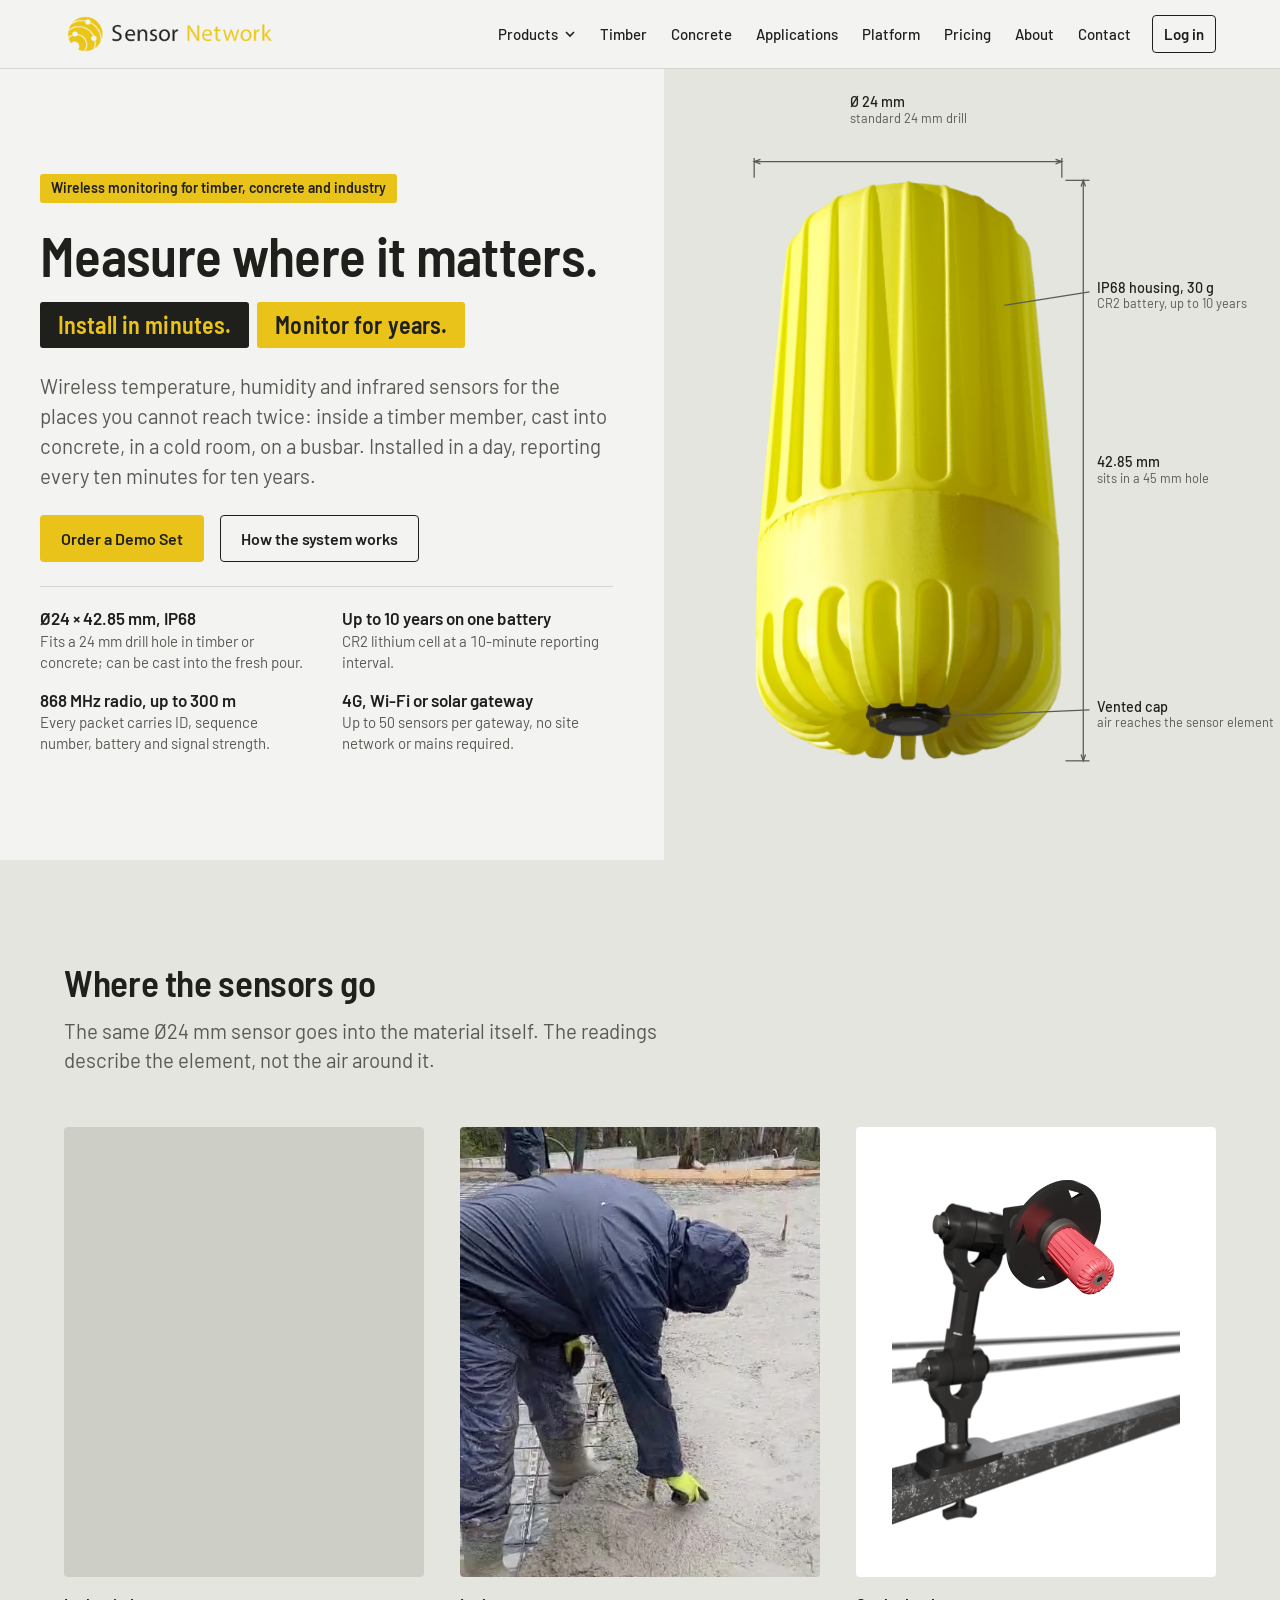
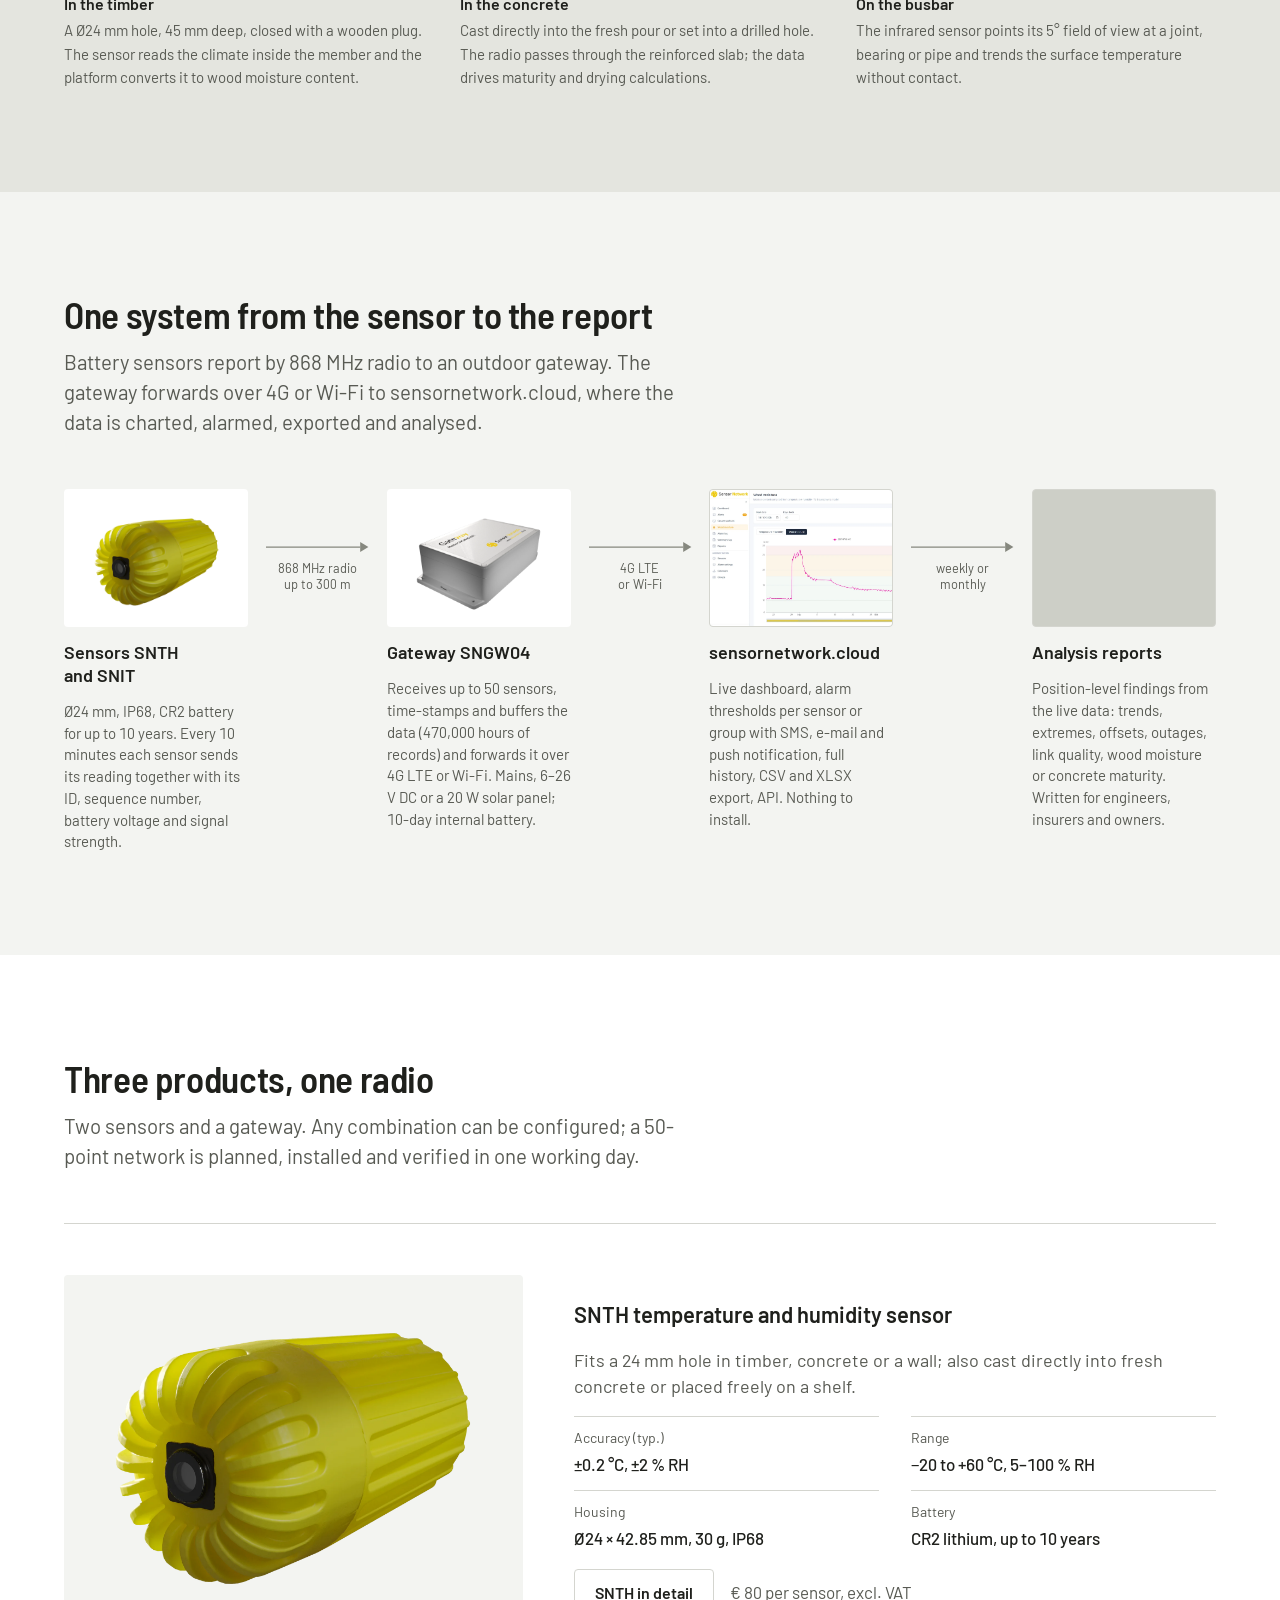
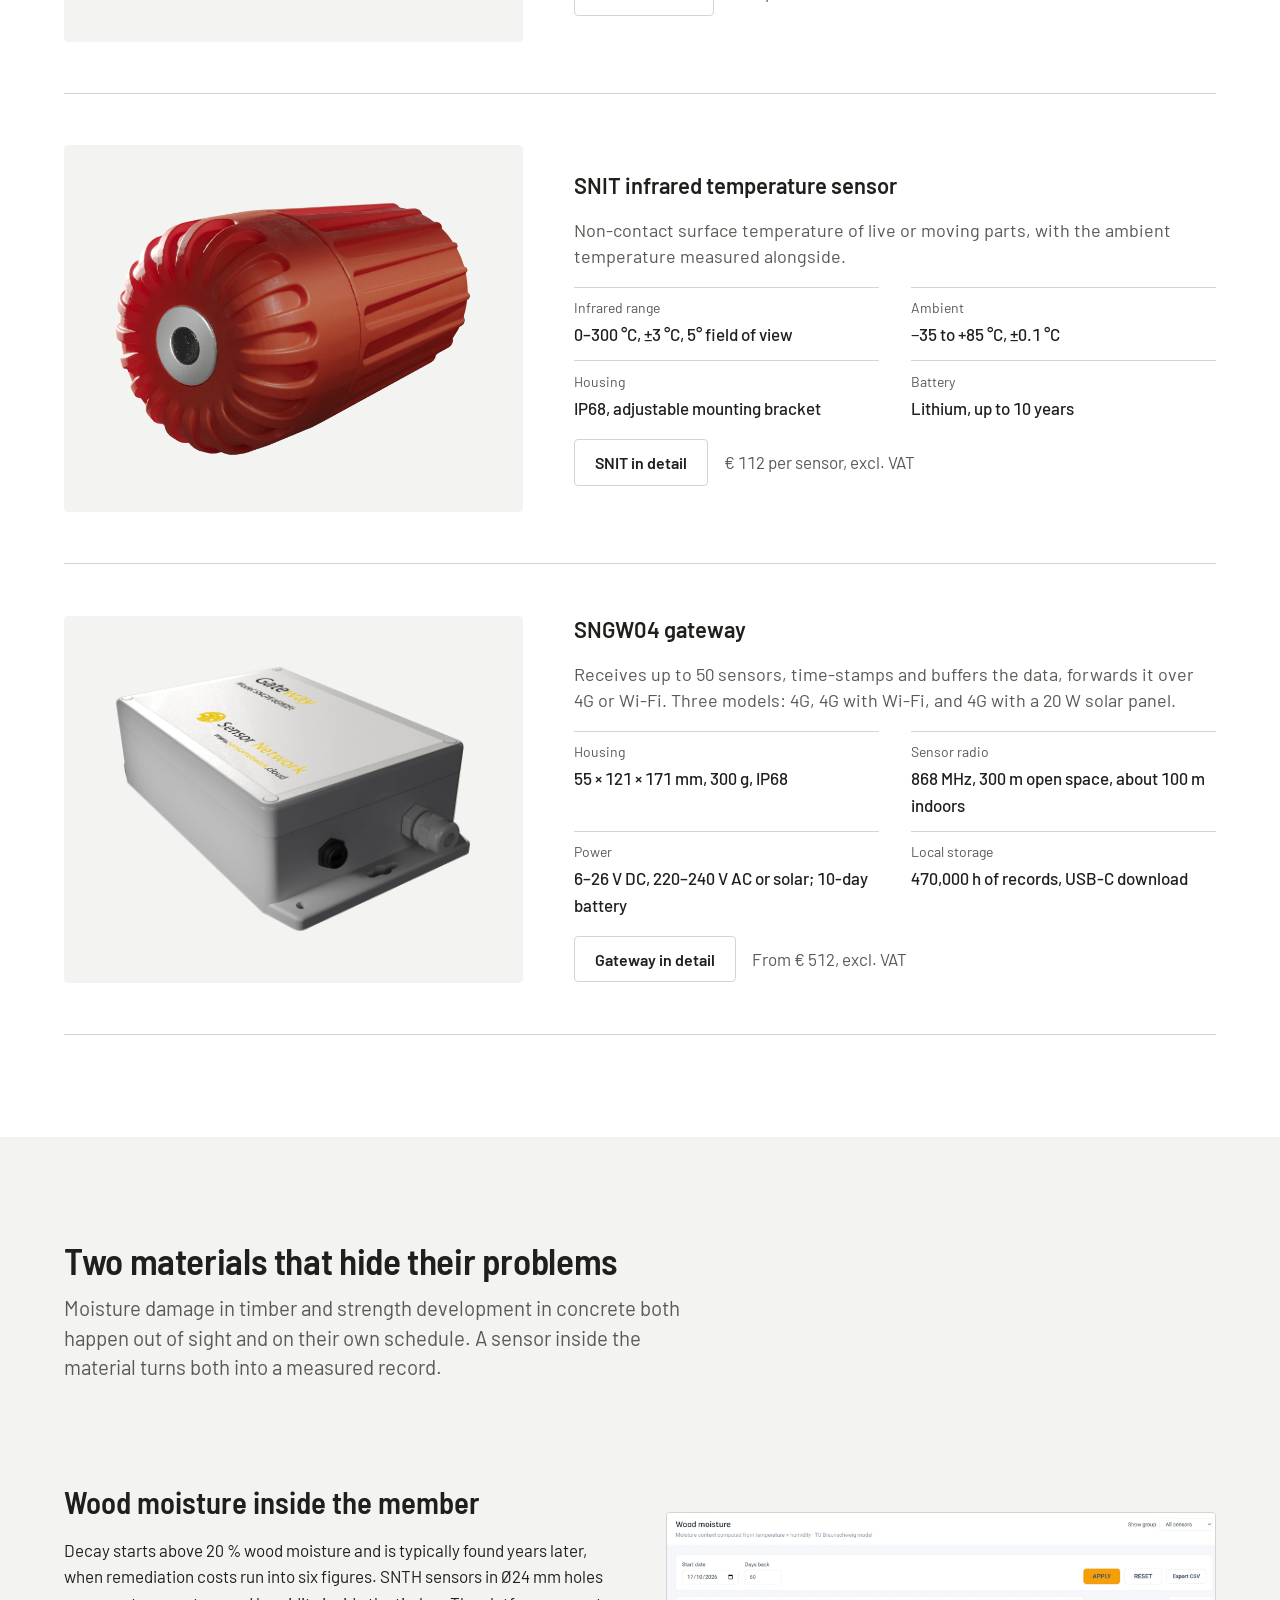
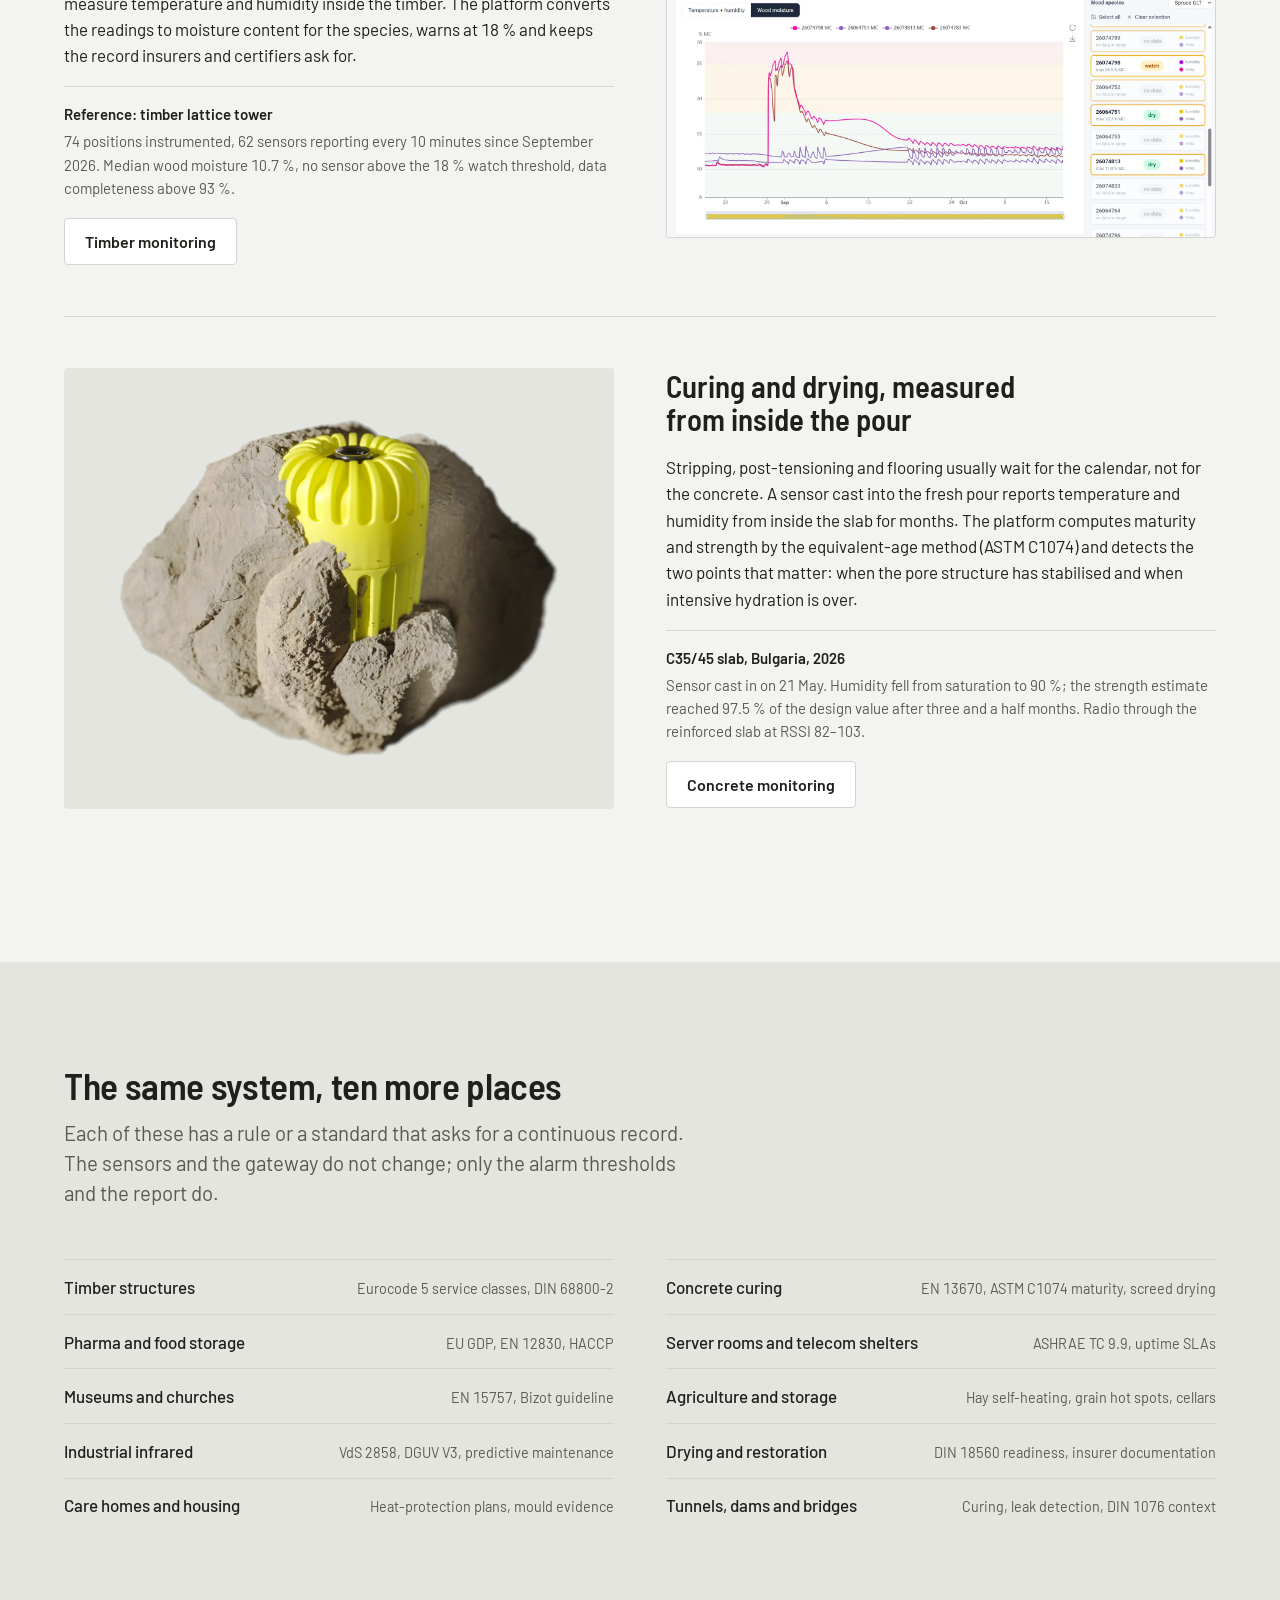
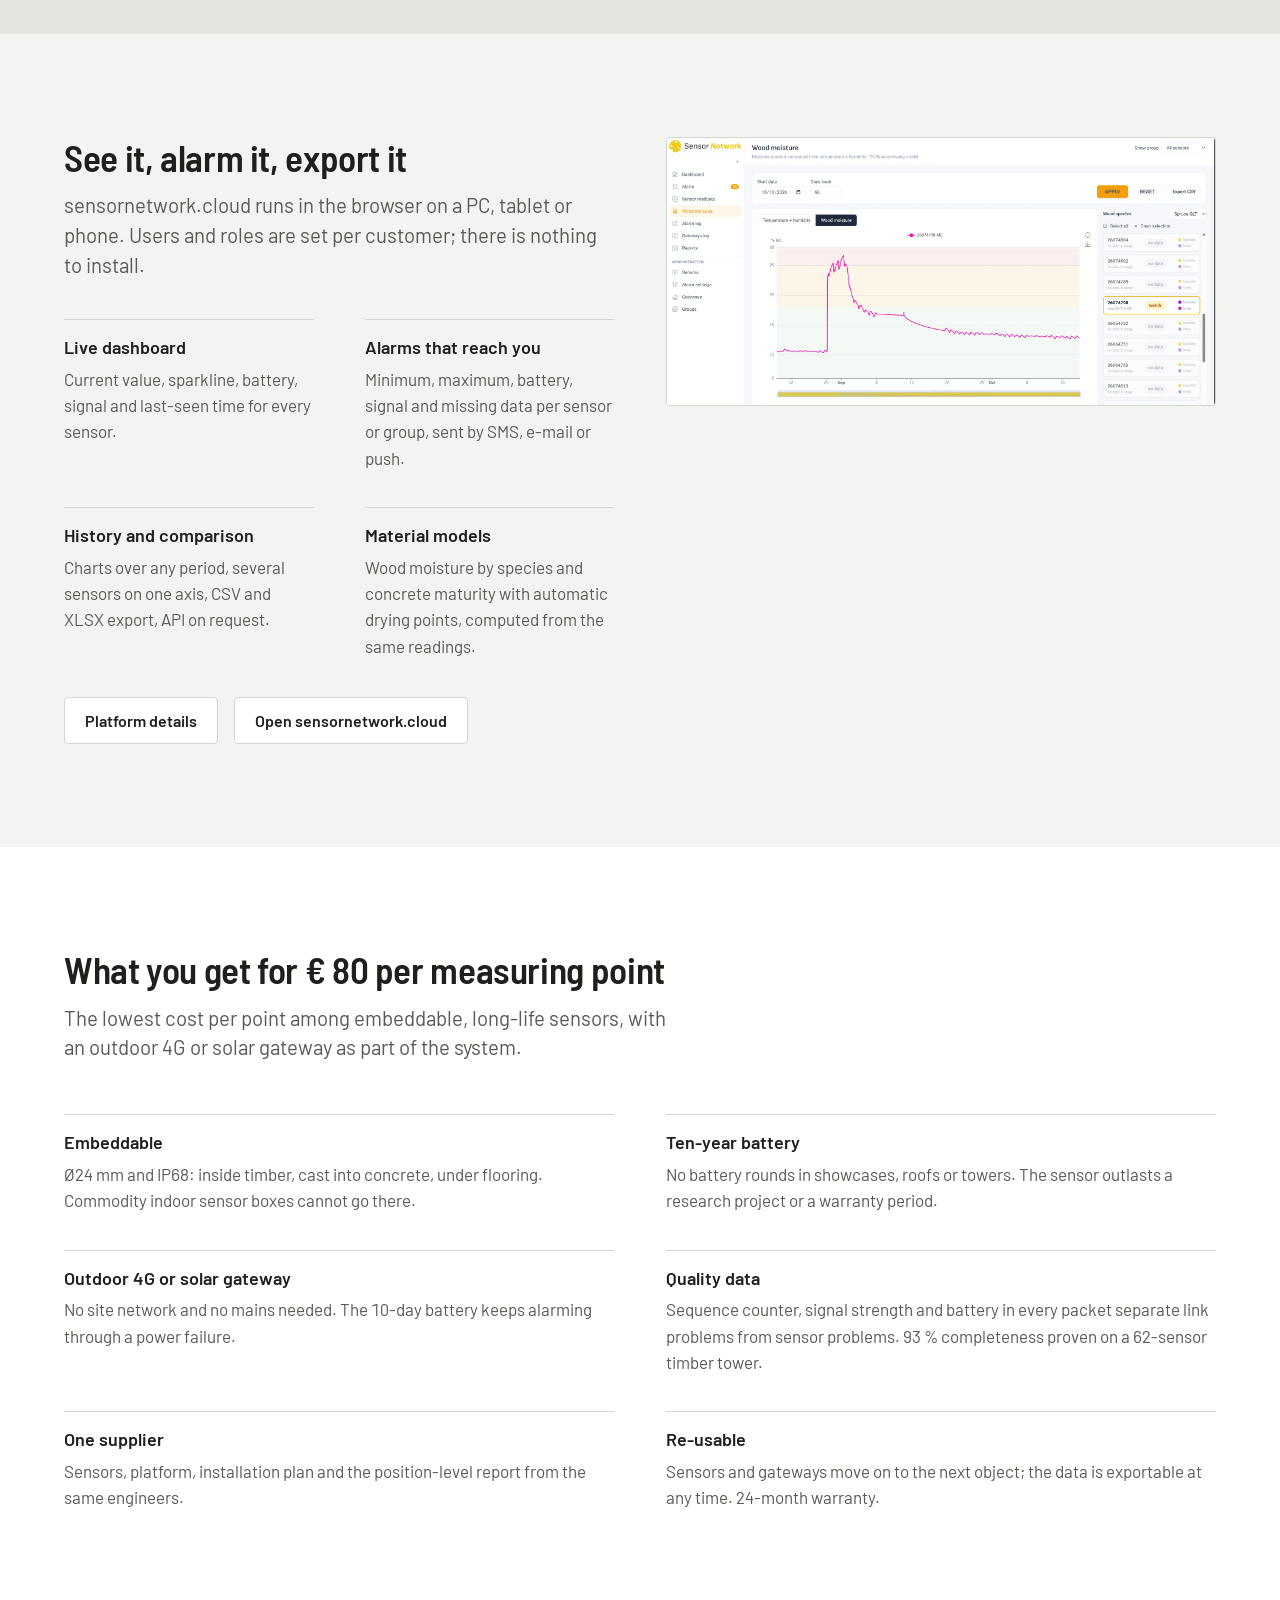
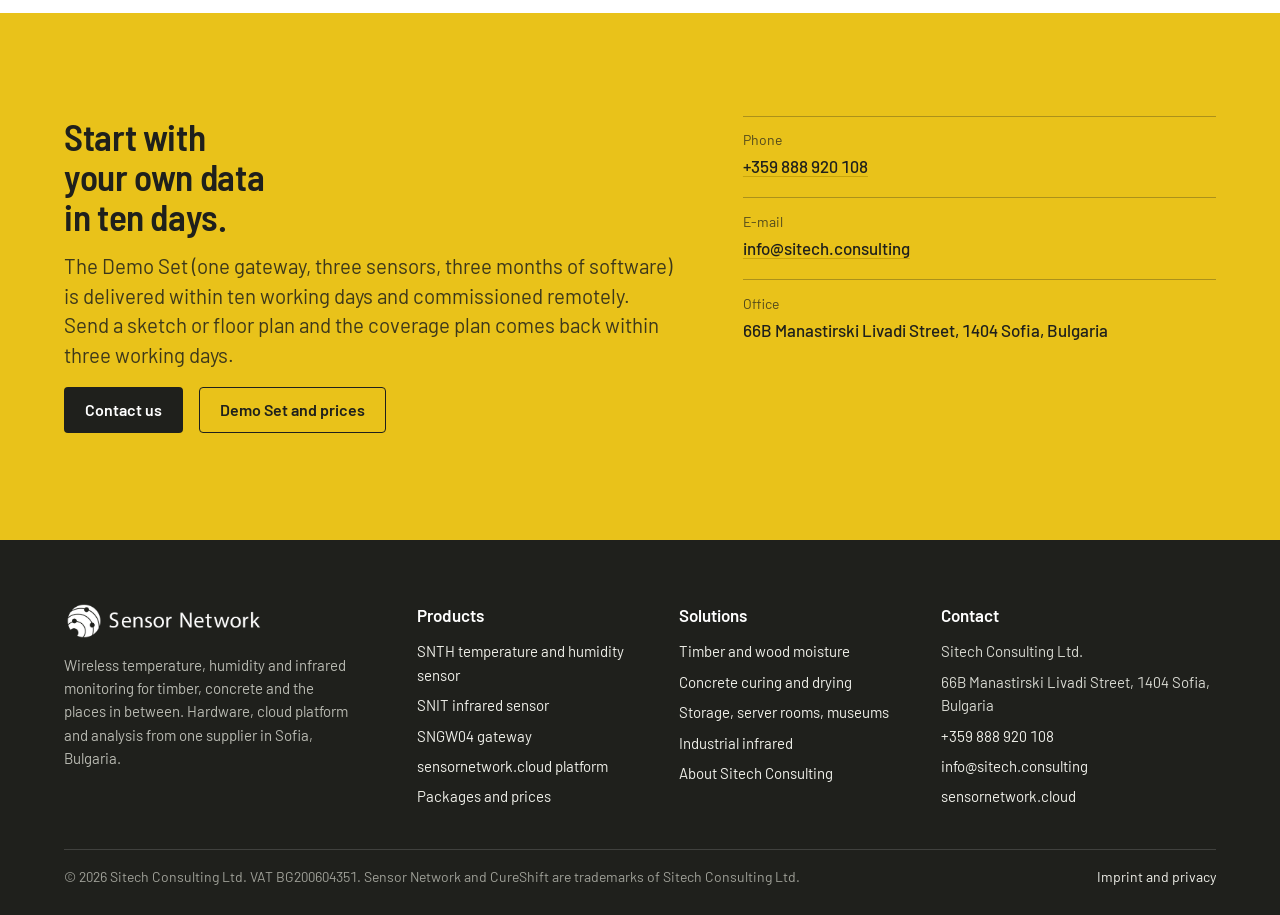
==== index.html @ 2f1f9690 "Sensor Network website — initial publish Static site for sitech.consulting: products, timber and con" ====
<!doctype html>
<html lang="en">
<head>
<meta charset="utf-8">
<meta name="viewport" content="width=device-width, initial-scale=1, viewport-fit=cover">
<title>Sensor Network | Wireless temperature, humidity and infrared sensors</title>
<meta name="description" content="Wireless temperature, humidity and infrared sensors for timber, concrete, storage and industry. Ø24 mm IP68 sensors with a 10-year battery, 4G/solar gateways and the sensornetwork.cloud platform. Sitech Consulting Ltd., Sofia.">
<link rel="canonical" href="https://sitech.consulting/">
<meta property="og:type" content="website">
<meta property="og:title" content="Sensor Network | Wireless temperature, humidity and infrared sensors">
<meta property="og:description" content="Wireless temperature, humidity and infrared sensors for timber, concrete, storage and industry. Ø24 mm IP68 sensors with a 10-year battery, 4G/solar gateways and the sensornetwork.cloud platform. Sitech Consulting Ltd., Sofia.">
<meta property="og:image" content="https://sitech.consulting/assets/img/snth-lying.webp">
<meta property="og:url" content="https://sitech.consulting/">
<meta name="twitter:card" content="summary_large_image">
<link rel="icon" type="image/png" sizes="64x64" href="assets/img/favicon.png">
<link rel="apple-touch-icon" href="assets/img/apple-touch-icon.png">
<link rel="stylesheet" href="assets/css/style.css">
</head>
<body>
<a class="sr-only" href="#main">Skip to content</a>
<header class="topbar">
  <div class="wrap">
    <a class="brand" href="index.html" aria-label="Sensor Network home"><img src="assets/img/logo.png" alt="Sensor Network" width="560" height="95"></a>
    <button class="menu-toggle" type="button" aria-expanded="false" aria-controls="site-nav"><svg viewBox="0 0 18 18" aria-hidden="true"><path d="M1 4h16M1 9h16M1 14h16" stroke="currentColor" stroke-width="1.8" fill="none"/></svg><span class="menu-toggle-text">Menu</span></button>
    <nav class="nav" id="site-nav" aria-label="Main">
      <ul>
        <li class="has-sub"><button class="nav-btn" type="button" aria-expanded="false" aria-haspopup="true">Products<svg viewBox="0 0 12 12" aria-hidden="true"><path d="M2 4l4 4 4-4" fill="none" stroke="currentColor" stroke-width="1.6"/></svg></button><div class="sub"><a href="snth.html">SNTH sensor<small>Temperature and humidity, Ø24 mm</small></a><a href="snit.html">SNIT sensor<small>Infrared surface temperature</small></a><a href="gateway.html">SNGW04 gateway<small>4G, Wi-Fi or solar</small></a></div></li><li><a href="timber.html">Timber</a></li><li><a href="concrete.html">Concrete</a></li><li><a href="applications.html">Applications</a></li><li><a href="platform.html">Platform</a></li><li><a href="pricing.html">Pricing</a></li><li><a href="about.html">About</a></li><li><a href="contact.html">Contact</a></li>
        <li><a class="login" href="https://sensornetwork.cloud" rel="noopener" target="_blank">Log in</a></li>
      </ul>
    </nav>
  </div>
</header>
<main id="main">

<section class="hero" aria-labelledby="hero-title">
  <div class="hero-copy">
    <p class="kicker">Wireless monitoring for timber, concrete and industry</p>
    <h1 id="hero-title">Measure where it matters.</h1>
    <p class="slogan"><span class="s1">Install in minutes.</span><span class="s2">Monitor for years.</span></p>
    <p class="lead">Wireless temperature, humidity and infrared sensors for the places you cannot reach twice: inside a timber member, cast into concrete, in a cold room, on a busbar. Installed in a day, reporting every ten minutes for ten years.</p>
    <div class="actions"><a class="btn btn-primary" href="pricing.html#demo-set">Order a Demo Set</a><a class="btn btn-secondary" href="#system">How the system works</a></div>
    <dl class="hero-facts">
      <div><dt>Ø24 × 42.85 mm, IP68</dt><dd>Fits a 24 mm drill hole in timber or concrete; can be cast into the fresh pour.</dd></div>
      <div><dt>Up to 10 years on one battery</dt><dd>CR2 lithium cell at a 10-minute reporting interval.</dd></div>
      <div><dt>868 MHz radio, up to 300 m</dt><dd>Every packet carries ID, sequence number, battery and signal strength.</dd></div>
      <div><dt>4G, Wi-Fi or solar gateway</dt><dd>Up to 50 sensors per gateway, no site network or mains required.</dd></div>
    </dl>
  </div>
  <div class="hero-figure">
    <div class="callout-frame">
      <img src="assets/img/snth-upright.webp" alt="SNTH wireless temperature and humidity sensor, yellow ribbed cylinder, Ø24 mm" width="739" height="1400" loading="eager" decoding="async">
      <svg viewBox="0 0 739 1400" aria-hidden="true">
  <!-- diameter -->
  <line class="dim" x1="25" y1="44" x2="25" y2="0"/><line class="dim" x1="714" y1="44" x2="714" y2="0"/>
  <line class="dim" x1="25" y1="8" x2="714" y2="8"/>
  <path class="dim" d="M39 3 L25 8 L39 13"/><path class="dim" d="M700 3 L714 8 L700 13"/>
  <!-- length -->
  <line class="dim" x1="722" y1="50" x2="776" y2="50"/><line class="dim" x1="722" y1="1350" x2="776" y2="1350"/>
  <line class="dim" x1="762" y1="50" x2="762" y2="1350"/>
  <path class="dim" d="M757 64 L762 50 L767 64"/><path class="dim" d="M757 1336 L762 1350 L767 1336"/>
  <!-- leaders: housing (upper body) and vented cap (black element at the bottom) -->
  <path class="lead-line" d="M585 330 L776 300"/>
  <path class="lead-line" d="M448 1250 L776 1236"/>
</svg>
      <div class="callout-label cl-dia">Ø 24 mm<small>standard 24 mm drill</small></div>
      <div class="callout-label cl-body">IP68 housing, 30 g<small>CR2 battery, up to 10 years</small></div>
      <div class="callout-label cl-len">42.85 mm<small>sits in a 45 mm hole</small></div>
      <div class="callout-label cl-cap">Vented cap<small>air reaches the sensor element</small></div>
    </div>
  </div>
</section>

<section class="band section" aria-labelledby="places-title">
  <div class="wrap">
    <div class="section-head">
      <h2 id="places-title">Where the sensors go</h2>
      <p class="lead">The same Ø24 mm sensor goes into the material itself. The readings describe the element, not the air around it.</p>
    </div>
    <div class="places">
      <figure>
        <div class="ph"><picture><source media="(max-width: 760px)" srcset="assets/img/timber-hole.webp"><img src="assets/img/timber-hole-portrait.webp" alt="Sensor seated in a 24 mm hole drilled into a glulam beam marked 4291" width="535" height="669" loading="lazy" decoding="async"></picture></div>
        <figcaption><strong>In the timber</strong><span>A Ø24 mm hole, 45 mm deep, closed with a wooden plug. The sensor reads the climate inside the member and the platform converts it to wood moisture content.</span></figcaption>
      </figure>
      <figure>
        <div class="ph concrete"><img src="assets/img/concrete-pour-portrait.webp" alt="Worker placing a sensor into a freshly poured concrete slab" width="478" height="850" loading="lazy" decoding="async"></div>
        <figcaption><strong>In the concrete</strong><span>Cast directly into the fresh pour or set into a drilled hole. The radio passes through the reinforced slab; the data drives maturity and drying calculations.</span></figcaption>
      </figure>
      <figure>
        <div class="ph render"><img src="assets/img/snit-bracket.webp" alt="SNIT infrared sensor on an adjustable bracket clamped to a rail" width="1082" height="1400" loading="lazy" decoding="async"></div>
        <figcaption><strong>On the busbar</strong><span>The infrared sensor points its 5° field of view at a joint, bearing or pipe and trends the surface temperature without contact.</span></figcaption>
      </figure>
    </div>
  </div>
</section>

<section class="section" id="system" aria-labelledby="system-title">
  <div class="wrap">
    <div class="section-head">
      <h2 id="system-title">One system from the sensor to the report</h2>
      <p class="lead">Battery sensors report by 868 MHz radio to an outdoor gateway. The gateway forwards over 4G or Wi-Fi to sensornetwork.cloud, where the data is charted, alarmed, exported and analysed.</p>
    </div>
    <div class="flow">
      <div class="stage">
        <div class="img"><img src="assets/img/snth-lying.webp" alt="SNTH sensor" width="1400" height="992" loading="lazy" decoding="async"></div>
        <h3>Sensors SNTH and SNIT</h3>
        <p>Ø24 mm, IP68, CR2 battery for up to 10 years. Every 10 minutes each sensor sends its reading together with its ID, sequence number, battery voltage and signal strength.</p>
      </div>
      <div class="link" aria-hidden="true"><svg viewBox="0 0 100 14" preserveAspectRatio="none"><line x1="0" y1="7" x2="92" y2="7"/><path d="M92 2 L100 7 L92 12 Z"/></svg><span>868 MHz radio<br>up to 300 m</span></div>
      <div class="stage">
        <div class="img"><img src="assets/img/gateway-angle.webp" alt="SNGW04 gateway in a grey IP68 housing" width="1600" height="1186" loading="lazy" decoding="async"></div>
        <h3>Gateway SNGW04</h3>
        <p>Receives up to 50 sensors, time-stamps and buffers the data (470,000 hours of records) and forwards it over 4G LTE or Wi-Fi. Mains, 6–26 V DC or a 20 W solar panel; 10-day internal battery.</p>
      </div>
      <div class="link" aria-hidden="true"><svg viewBox="0 0 100 14" preserveAspectRatio="none"><line x1="0" y1="7" x2="92" y2="7"/><path d="M92 2 L100 7 L92 12 Z"/></svg><span>4G LTE<br>or Wi-Fi</span></div>
      <div class="stage">
        <div class="img shot"><img src="assets/img/platform-wood-moisture.webp" alt="sensornetwork.cloud wood moisture view with a moisture content chart and sensor list" width="1800" height="877" loading="lazy" decoding="async"></div>
        <h3>sensornetwork.cloud</h3>
        <p>Live dashboard, alarm thresholds per sensor or group with SMS, e-mail and push notification, full history, CSV and XLSX export, API. Nothing to install.</p>
      </div>
      <div class="link" aria-hidden="true"><svg viewBox="0 0 100 14" preserveAspectRatio="none"><line x1="0" y1="7" x2="92" y2="7"/><path d="M92 2 L100 7 L92 12 Z"/></svg><span>weekly or<br>monthly</span></div>
      <div class="stage">
        <div class="img shot"><img src="assets/img/report-p3.webp" alt="Page of a timber moisture monitoring report with trend charts" width="1075" height="1521" loading="lazy" decoding="async"></div>
        <h3>Analysis reports</h3>
        <p>Position-level findings from the live data: trends, extremes, offsets, outages, link quality, wood moisture or concrete maturity. Written for engineers, insurers and owners.</p>
      </div>
    </div>
  </div>
</section>

<section class="section band-paper" id="products" aria-labelledby="products-title">
  <div class="wrap">
    <div class="section-head">
      <h2 id="products-title">Three products, one radio</h2>
      <p class="lead">Two sensors and a gateway. Any combination can be configured; a 50-point network is planned, installed and verified in one working day.</p>
    </div>
    <div class="product-row">
      <div class="fig"><img src="assets/img/snth-lying.webp" alt="SNTH temperature and humidity sensor" width="1400" height="992" loading="lazy" decoding="async"></div>
      <div class="copy">
        <h3>SNTH temperature and humidity sensor</h3>
        <p class="lead">Fits a 24 mm hole in timber, concrete or a wall; also cast directly into fresh concrete or placed freely on a shelf.</p>
        <dl class="specs">
          <div><dt>Accuracy (typ.)</dt><dd>±0.2 °C, ±2 % RH</dd></div>
          <div><dt>Range</dt><dd>−20 to +60 °C, 5–100 % RH</dd></div>
          <div><dt>Housing</dt><dd>Ø24 × 42.85 mm, 30 g, IP68</dd></div>
          <div><dt>Battery</dt><dd>CR2 lithium, up to 10 years</dd></div>
        </dl>
        <div class="actions"><a class="btn btn-ghost" href="snth.html">SNTH in detail</a><span class="muted">€ 80 per sensor, excl. VAT</span></div>
      </div>
    </div>
    <div class="product-row">
      <div class="fig red"><img src="assets/img/snit-lying.webp" alt="SNIT infrared temperature sensor, red housing with lens" width="1400" height="996" loading="lazy" decoding="async"></div>
      <div class="copy">
        <h3>SNIT infrared temperature sensor</h3>
        <p class="lead">Non-contact surface temperature of live or moving parts, with the ambient temperature measured alongside.</p>
        <dl class="specs">
          <div><dt>Infrared range</dt><dd>0–300 °C, ±3 °C, 5° field of view</dd></div>
          <div><dt>Ambient</dt><dd>−35 to +85 °C, ±0.1 °C</dd></div>
          <div><dt>Housing</dt><dd>IP68, adjustable mounting bracket</dd></div>
          <div><dt>Battery</dt><dd>Lithium, up to 10 years</dd></div>
        </dl>
        <div class="actions"><a class="btn btn-ghost" href="snit.html">SNIT in detail</a><span class="muted">€ 112 per sensor, excl. VAT</span></div>
      </div>
    </div>
    <div class="product-row">
      <div class="fig"><img src="assets/img/gateway-connectors.webp" alt="SNGW04 gateway showing the antenna connector and cable gland" width="1600" height="1193" loading="lazy" decoding="async"></div>
      <div class="copy">
        <h3>SNGW04 gateway</h3>
        <p class="lead">Receives up to 50 sensors, time-stamps and buffers the data, forwards it over 4G or Wi-Fi. Three models: 4G, 4G with Wi-Fi, and 4G with a 20 W solar panel.</p>
        <dl class="specs">
          <div><dt>Housing</dt><dd>55 × 121 × 171 mm, 300 g, IP68</dd></div>
          <div><dt>Sensor radio</dt><dd>868 MHz, 300 m open space, about 100 m indoors</dd></div>
          <div><dt>Power</dt><dd>6–26 V DC, 220–240 V AC or solar; 10-day battery</dd></div>
          <div><dt>Local storage</dt><dd>470,000 h of records, USB-C download</dd></div>
        </dl>
        <div class="actions"><a class="btn btn-ghost" href="gateway.html">Gateway in detail</a><span class="muted">From € 512, excl. VAT</span></div>
      </div>
    </div>
  </div>
</section>

<section class="section" id="solutions" aria-labelledby="solutions-title">
  <div class="wrap">
    <div class="section-head">
      <h2 id="solutions-title">Two materials that hide their problems</h2>
      <p class="lead">Moisture damage in timber and strength development in concrete both happen out of sight and on their own schedule. A sensor inside the material turns both into a measured record.</p>
    </div>
    <article class="solution">
      <div class="copy">
        <h3>Wood moisture inside the member</h3>
        <p>Decay starts above 20 % wood moisture and is typically found years later, when remediation costs run into six figures. SNTH sensors in Ø24 mm holes measure temperature and humidity inside the timber. The platform converts the readings to moisture content for the species, warns at 18 % and keeps the record insurers and certifiers ask for.</p>
        <p class="fact"><strong>Reference: timber lattice tower</strong>74 positions instrumented, 62 sensors reporting every 10 minutes since September 2026. Median wood moisture 10.7 %, no sensor above the 18 % watch threshold, data completeness above 93 %.</p>
        <div class="actions"><a class="btn btn-ghost" href="timber.html">Timber monitoring</a></div>
      </div>
      <figure class="shot"><img src="assets/img/platform-wood-chart.webp" alt="Wood moisture chart in sensornetwork.cloud: four sensors in per cent moisture content with watch and alert bands" width="1800" height="1062" loading="lazy" decoding="async"></figure>
    </article>
    <article class="solution">
      <figure class="render-box concrete"><img src="assets/img/snth-concrete.webp" alt="SNTH sensor embedded in a broken piece of hardened concrete" width="1400" height="1076" loading="lazy" decoding="async"></figure>
      <div class="copy">
        <h3>Curing and drying, measured from inside the pour</h3>
        <p>Stripping, post-tensioning and flooring usually wait for the calendar, not for the concrete. A sensor cast into the fresh pour reports temperature and humidity from inside the slab for months. The platform computes maturity and strength by the equivalent-age method (ASTM C1074) and detects the two points that matter: when the pore structure has stabilised and when intensive hydration is over.</p>
        <p class="fact"><strong>C35/45 slab, Bulgaria, 2026</strong>Sensor cast in on 21 May. Humidity fell from saturation to 90 %; the strength estimate reached 97.5 % of the design value after three and a half months. Radio through the reinforced slab at RSSI 82–103.</p>
        <div class="actions"><a class="btn btn-ghost" href="concrete.html">Concrete monitoring</a></div>
      </div>
    </article>
  </div>
</section>

<section class="section band" id="applications" aria-labelledby="apps-title">
  <div class="wrap">
    <div class="section-head">
      <h2 id="apps-title">The same system, ten more places</h2>
      <p class="lead">Each of these has a rule or a standard that asks for a continuous record. The sensors and the gateway do not change; only the alarm thresholds and the report do.</p>
    </div>
    <ul class="app-list">
      <li><a href="timber.html">Timber structures</a><span>Eurocode 5 service classes, DIN 68800-2</span></li>
      <li><a href="concrete.html">Concrete curing</a><span>EN 13670, ASTM C1074 maturity, screed drying</span></li>
      <li><a href="applications.html#storage">Pharma and food storage</a><span>EU GDP, EN 12830, HACCP</span></li>
      <li><a href="applications.html#server">Server rooms and telecom shelters</a><span>ASHRAE TC 9.9, uptime SLAs</span></li>
      <li><a href="applications.html#museums">Museums and churches</a><span>EN 15757, Bizot guideline</span></li>
      <li><a href="applications.html#agriculture">Agriculture and storage</a><span>Hay self-heating, grain hot spots, cellars</span></li>
      <li><a href="applications.html#industrial">Industrial infrared</a><span>VdS 2858, DGUV V3, predictive maintenance</span></li>
      <li><a href="applications.html#drying">Drying and restoration</a><span>DIN 18560 readiness, insurer documentation</span></li>
      <li><a href="applications.html#housing">Care homes and housing</a><span>Heat-protection plans, mould evidence</span></li>
      <li><a href="applications.html#infrastructure">Tunnels, dams and bridges</a><span>Curing, leak detection, DIN 1076 context</span></li>
    </ul>
  </div>
</section>

<section class="section" id="platform" aria-labelledby="platform-title">
  <div class="wrap grid-2">
    <div class="stack-lg">
      <div class="section-head" style="margin-bottom:0">
        <h2 id="platform-title">See it, alarm it, export it</h2>
        <p class="lead">sensornetwork.cloud runs in the browser on a PC, tablet or phone. Users and roles are set per customer; there is nothing to install.</p>
      </div>
      <dl class="pairs">
        <div><dt>Live dashboard</dt><dd>Current value, sparkline, battery, signal and last-seen time for every sensor.</dd></div>
        <div><dt>Alarms that reach you</dt><dd>Minimum, maximum, battery, signal and missing data per sensor or group, sent by SMS, e-mail or push.</dd></div>
        <div><dt>History and comparison</dt><dd>Charts over any period, several sensors on one axis, CSV and XLSX export, API on request.</dd></div>
        <div><dt>Material models</dt><dd>Wood moisture by species and concrete maturity with automatic drying points, computed from the same readings.</dd></div>
      </dl>
      <div class="actions"><a class="btn btn-ghost" href="platform.html">Platform details</a><a class="btn btn-ghost" href="https://sensornetwork.cloud" rel="noopener" target="_blank">Open sensornetwork.cloud</a></div>
    </div>
    <figure class="shot"><img src="assets/img/platform-wood-moisture.webp" alt="sensornetwork.cloud: wood moisture view with sensor list and species selection" width="1800" height="877" loading="lazy" decoding="async"></figure>
  </div>
</section>

<section class="section band-paper" id="why" aria-labelledby="why-title">
  <div class="wrap">
    <div class="section-head">
      <h2 id="why-title">What you get for € 80 per measuring point</h2>
      <p class="lead">The lowest cost per point among embeddable, long-life sensors, with an outdoor 4G or solar gateway as part of the system.</p>
    </div>
    <dl class="pairs">
      <div><dt>Embeddable</dt><dd>Ø24 mm and IP68: inside timber, cast into concrete, under flooring. Commodity indoor sensor boxes cannot go there.</dd></div>
      <div><dt>Ten-year battery</dt><dd>No battery rounds in showcases, roofs or towers. The sensor outlasts a research project or a warranty period.</dd></div>
      <div><dt>Outdoor 4G or solar gateway</dt><dd>No site network and no mains needed. The 10-day battery keeps alarming through a power failure.</dd></div>
      <div><dt>Quality data</dt><dd>Sequence counter, signal strength and battery in every packet separate link problems from sensor problems. 93 % completeness proven on a 62-sensor timber tower.</dd></div>
      <div><dt>One supplier</dt><dd>Sensors, platform, installation plan and the position-level report from the same engineers.</dd></div>
      <div><dt>Re-usable</dt><dd>Sensors and gateways move on to the next object; the data is exportable at any time. 24-month warranty.</dd></div>
    </dl>
  </div>
</section>

<section class="band-yellow section cta-band" id="start">
  <div class="wrap inner">
    <div class="stack">
      <h2>Start with your own data in ten days.</h2>
      <p class="lead">The Demo Set (one gateway, three sensors, three months of software) is delivered within ten working days and commissioned remotely. Send a sketch or floor plan and the coverage plan comes back within three working days.</p>
      <div class="actions"><a class="btn btn-primary" href="contact.html">Contact us</a><a class="btn btn-secondary" href="pricing.html#demo-set">Demo Set and prices</a></div>
    </div>
    <dl class="contact-list">
      <div><dt>Phone</dt><dd><a href="tel:+359888920108">+359 888 920 108</a></dd></div>
      <div><dt>E-mail</dt><dd><a href="mailto:info@sitech.consulting">info@sitech.consulting</a></dd></div>
      <div><dt>Office</dt><dd>66B Manastirski Livadi Street, 1404 Sofia, Bulgaria</dd></div>
    </dl>
  </div>
</section>

</main>
<footer class="footer">
  <div class="wrap">
    <div class="cols">
      <div class="brand-foot">
        <img src="assets/img/logo.png" alt="Sensor Network" width="560" height="95">
        <p>Wireless temperature, humidity and infrared monitoring for timber, concrete and the places in between. Hardware, cloud platform and analysis from one supplier in Sofia, Bulgaria.</p>
      </div>
      <div>
        <h4>Products</h4>
        <ul>
          <li><a href="snth.html">SNTH temperature and humidity sensor</a></li>
          <li><a href="snit.html">SNIT infrared sensor</a></li>
          <li><a href="gateway.html">SNGW04 gateway</a></li>
          <li><a href="platform.html">sensornetwork.cloud platform</a></li>
          <li><a href="pricing.html">Packages and prices</a></li>
        </ul>
      </div>
      <div>
        <h4>Solutions</h4>
        <ul>
          <li><a href="timber.html">Timber and wood moisture</a></li>
          <li><a href="concrete.html">Concrete curing and drying</a></li>
          <li><a href="applications.html">Storage, server rooms, museums</a></li>
          <li><a href="applications.html#industrial">Industrial infrared</a></li>
          <li><a href="about.html">About Sitech Consulting</a></li>
        </ul>
      </div>
      <div>
        <h4>Contact</h4>
        <ul>
          <li>Sitech Consulting Ltd.</li>
          <li>66B Manastirski Livadi Street, 1404 Sofia, Bulgaria</li>
          <li><a href="tel:+359888920108">+359 888 920 108</a></li>
          <li><a href="mailto:info@sitech.consulting">info@sitech.consulting</a></li>
          <li><a href="https://sensornetwork.cloud" rel="noopener" target="_blank">sensornetwork.cloud</a></li>
        </ul>
      </div>
    </div>
    <div class="legal">
      <span>© <span data-year>2026</span> Sitech Consulting Ltd. VAT BG200604351. Sensor Network and CureShift are trademarks of Sitech Consulting Ltd.</span>
      <span><a href="legal.html">Imprint and privacy</a></span>
    </div>
  </div>
</footer>
<script src="assets/js/main.js"></script>
</body>
</html>
---- assets/css/style.css ----
/* Sensor Network / Sitech Consulting — site stylesheet
   Layout: left-aligned, 1200px measure; the product renders carry the page, text stays quiet.
   Colour world: light concrete grey, graphite text, brand yellow for the sensor and the primary action,
   oak brown only where timber is the subject, signal red only for the infrared sensor. */

@font-face{font-family:'Barlow';font-style:italic;font-weight:400;font-display:swap;src:url('../fonts/Barlow-400-italic.woff2') format('woff2');}
@font-face{font-family:'Barlow';font-style:normal;font-weight:400;font-display:swap;src:url('../fonts/Barlow-400.woff2') format('woff2');}
@font-face{font-family:'Barlow';font-style:normal;font-weight:500;font-display:swap;src:url('../fonts/Barlow-500.woff2') format('woff2');}
@font-face{font-family:'Barlow';font-style:normal;font-weight:600;font-display:swap;src:url('../fonts/Barlow-600.woff2') format('woff2');}
@font-face{font-family:'Barlow Semi Condensed';font-style:normal;font-weight:500;font-display:swap;src:url('../fonts/BarlowSemiCondensed-500.woff2') format('woff2');}
@font-face{font-family:'Barlow Semi Condensed';font-style:normal;font-weight:600;font-display:swap;src:url('../fonts/BarlowSemiCondensed-600.woff2') format('woff2');}
@font-face{font-family:'Barlow Semi Condensed';font-style:normal;font-weight:700;font-display:swap;src:url('../fonts/BarlowSemiCondensed-700.woff2') format('woff2');}

:root{
  color-scheme: light;
  --bg:#F3F4F1;
  --paper:#FFFFFF;
  --concrete:#E4E5DF;
  --concrete-deep:#CDCFC7;
  --line:#D4D5CF;
  --ink:#1F201C;
  --ink-2:#585A53;
  --ink-3:#86887F;
  --yellow:#E9C21A;
  --yellow-deep:#C9A50A;
  --yellow-soft:#FAEFB8;
  --oak:#9A6C3F;
  --oak-soft:#EEE3D3;
  --signal:#CE4A33;
  --ok:#2F7D4F;
  --font-display:'Barlow Semi Condensed','Arial Narrow',Arial,sans-serif;
  --font-body:'Barlow','Helvetica Neue',Arial,sans-serif;
  --radius:4px;
  --max:1200px;
  --gutter-l:max(24px, env(safe-area-inset-left, 0px));
  --gutter-r:max(24px, env(safe-area-inset-right, 0px));
}

*,*::before,*::after{box-sizing:border-box}
html{-webkit-text-size-adjust:100%;scroll-behavior:smooth;scroll-padding-top:84px}
body{margin:0;background:var(--bg);color:var(--ink);font:400 1.0625rem/1.55 var(--font-body);font-variant-numeric:tabular-nums}
img,video{max-width:100%;height:auto}
a{color:inherit;text-decoration-color:var(--yellow-deep);text-underline-offset:3px}
a:hover{text-decoration-color:var(--ink)}
:focus-visible{outline:3px solid var(--yellow-deep);outline-offset:2px}
h1,h2,h3,h4{margin:0;text-wrap:balance}
h1{font:600 clamp(2.1rem,4.3vw,3.6rem)/1.02 var(--font-display);letter-spacing:-0.012em}
h2{font:600 clamp(1.7rem,2.9vw,2.5rem)/1.08 var(--font-display);letter-spacing:-0.01em}
h3{font:600 1.375rem/1.25 var(--font-body)}
h4{font:600 1.0625rem/1.4 var(--font-body)}
p{margin:0}
.lead{font-size:clamp(1.125rem,1.6vw,1.375rem);line-height:1.45;color:var(--ink-2)}
.prose{max-width:62ch}
.prose p + p{margin-top:1em}
.muted{color:var(--ink-2)}
.small{font-size:.9375rem}
.caption{font-size:.875rem;line-height:1.45;color:var(--ink-2)}
ul,ol{margin:0;padding-left:1.25em}
li + li{margin-top:.35em}
strong{font-weight:600}
hr{border:0;border-top:1px solid var(--line);margin:0}
figure{margin:0}
figcaption{font-size:.875rem;line-height:1.45;color:var(--ink-2);margin-top:.6rem}
.sr-only{position:absolute;width:1px;height:1px;padding:0;margin:-1px;overflow:hidden;clip:rect(0,0,0,0);white-space:nowrap;border:0}

/* ---------- layout ---------- */
.wrap{max-width:var(--max);margin-inline:auto;padding-left:var(--gutter-l);padding-right:var(--gutter-r)}
.section{padding-block:clamp(56px,8vw,112px)}
.section-tight{padding-block:clamp(40px,5vw,72px)}
.band{background:var(--concrete)}
.band-paper{background:var(--paper)}
.band-oak{background:var(--oak-soft)}
.band-yellow{background:var(--yellow)}
.section-head{display:grid;gap:.9rem;max-width:62ch;margin-bottom:clamp(28px,4vw,52px)}
.section-head .lead{max-width:58ch}
.grid-2{display:grid;grid-template-columns:repeat(2,minmax(0,1fr));gap:clamp(24px,4vw,56px);align-items:start}
.grid-3{display:grid;grid-template-columns:repeat(3,minmax(0,1fr));gap:clamp(20px,3vw,40px)}
.grid-4{display:grid;grid-template-columns:repeat(4,minmax(0,1fr));gap:clamp(20px,3vw,40px)}
.grid-2 > *,.grid-3 > *,.grid-4 > *{min-width:0}
.stack{display:grid;gap:1rem}
.stack-lg{display:grid;gap:clamp(24px,3vw,40px)}
.actions{display:flex;flex-wrap:wrap;gap:.75rem 1rem;align-items:center}
@media (max-width:900px){
  .grid-3,.grid-4{grid-template-columns:repeat(2,minmax(0,1fr))}
}
@media (max-width:640px){
  .grid-2,.grid-3,.grid-4{grid-template-columns:minmax(0,1fr)}
}

/* ---------- buttons ---------- */
.btn{display:inline-flex;align-items:center;gap:.5rem;padding:.8rem 1.25rem;border-radius:var(--radius);font:600 1rem/1.2 var(--font-body);text-decoration:none;border:1.5px solid transparent;cursor:pointer;transition:background-color .15s,border-color .15s,color .15s}
.btn-primary{background:var(--yellow);color:var(--ink)}
.btn-primary:hover{background:var(--yellow-deep)}
.btn-secondary{background:transparent;color:var(--ink);border-color:var(--ink)}
.btn-secondary:hover{background:var(--ink);color:var(--paper)}
.btn-ghost{background:var(--paper);color:var(--ink);border-color:var(--line)}
.btn-ghost:hover{border-color:var(--ink)}
.band-yellow .btn-primary{background:var(--ink);color:var(--paper)}
.band-yellow .btn-primary:hover{background:#000}
.band-yellow .btn-secondary{border-color:var(--ink)}
.band-yellow .btn-secondary:hover{background:var(--ink);color:var(--yellow)}

/* ---------- header ---------- */
body::before{content:"";position:fixed;inset:0 0 auto;height:env(safe-area-inset-top,0px);z-index:60;background:var(--bg)}
.topbar{position:sticky;top:env(safe-area-inset-top,0px);z-index:50;background:color-mix(in srgb,var(--bg) 94%,transparent);backdrop-filter:blur(10px);-webkit-backdrop-filter:blur(10px);border-bottom:1px solid var(--line)}
.topbar .wrap{display:flex;align-items:center;gap:1.5rem;min-height:68px}
.brand{display:inline-flex;align-items:center;text-decoration:none;flex:0 0 auto}
.brand img{height:36px;width:auto;display:block}
.nav{display:flex;align-items:center;gap:.25rem;margin-left:auto}
.nav ul{list-style:none;margin:0;padding:0;display:flex;align-items:center;gap:.1rem}
.nav li{margin:0;position:relative}
.nav a,.nav .nav-btn{display:inline-flex;align-items:center;gap:.35rem;padding:.55rem .7rem;border-radius:var(--radius);font:500 .9375rem/1.2 var(--font-body);color:var(--ink);text-decoration:none;background:none;border:0;cursor:pointer}
.nav a:hover,.nav .nav-btn:hover{background:var(--concrete)}
.nav a[aria-current="page"],.nav .nav-btn.current{box-shadow:inset 0 -2px 0 var(--yellow)}
.nav .nav-btn svg{width:12px;height:12px;transition:transform .15s}
.nav .has-sub.open > .nav-btn svg,.nav .has-sub:focus-within > .nav-btn svg{transform:rotate(180deg)}
.sub{position:absolute;top:calc(100% + 6px);left:0;min-width:260px;background:var(--paper);border:1px solid var(--line);border-radius:var(--radius);padding:.4rem;box-shadow:0 10px 30px -14px rgba(31,32,28,.35);display:none;flex-direction:column;gap:.1rem;z-index:5}
.sub a{display:flex;flex-direction:column;align-items:flex-start;gap:.1rem;padding:.6rem .7rem;width:100%}
.sub a small{font-weight:400;color:var(--ink-2);font-size:.85rem}
.has-sub.open > .sub,.has-sub:focus-within > .sub{display:flex}
@media (hover:hover){.has-sub:hover > .sub{display:flex}}
.nav .login{margin-left:.5rem;border:1.5px solid var(--ink);font-weight:600}
.nav .login:hover{background:var(--ink);color:var(--paper)}
.menu-toggle{display:none;margin-left:auto;background:none;border:1.5px solid var(--ink);border-radius:var(--radius);padding:.45rem .6rem;cursor:pointer;color:var(--ink);font:600 .9375rem var(--font-body);align-items:center;gap:.5rem}
.menu-toggle svg{width:18px;height:18px}
@media (max-width:1080px){
  .nav a,.nav .nav-btn{padding:.5rem .5rem;font-size:.9rem}
  .brand img{height:32px}
}
@media (max-width:960px){
  .menu-toggle{display:inline-flex}
  .nav{display:none;position:absolute;left:0;right:0;top:100%;background:var(--bg);border-bottom:1px solid var(--line);padding:.75rem var(--gutter-r) 1.25rem var(--gutter-l);margin:0;max-height:calc(100vh - 80px);overflow:auto}
  .topbar.open .nav{display:block}
  .nav ul{flex-direction:column;align-items:stretch;gap:0}
  .nav li + li{margin-top:0}
  .nav a,.nav .nav-btn{width:100%;padding:.8rem .5rem;font-size:1.0625rem;border-radius:0;border-bottom:1px solid var(--line);justify-content:space-between}
  .nav a[aria-current="page"]{box-shadow:inset 3px 0 0 var(--yellow)}
  .sub{position:static;display:none;border:0;box-shadow:none;background:transparent;padding:0 0 0 1rem;min-width:0}
  .has-sub.open > .sub{display:flex}
  .nav .login{margin:1rem 0 0;justify-content:center;border-radius:var(--radius)}
}

/* ---------- hero (home) ---------- */
.hero{display:grid;grid-template-columns:minmax(var(--gutter-l),1fr) minmax(0,calc(var(--max) * .52)) minmax(0,calc(var(--max) * .48)) minmax(var(--gutter-r),1fr);align-items:stretch}
.hero-copy{grid-column:2;padding-block:clamp(48px,7vw,104px);padding-right:clamp(24px,4vw,64px);display:grid;align-content:center;gap:1.5rem}
.hero-copy .lead{max-width:48ch}
.hero-figure{grid-column:3 / -1;background:var(--concrete);display:grid;place-items:center;padding:clamp(40px,6vw,80px) clamp(32px,6vw,96px) clamp(40px,6vw,80px) clamp(24px,4vw,56px);position:relative;min-height:420px}
.hero-facts{display:grid;grid-template-columns:repeat(2,minmax(0,1fr));gap:1rem 2rem;margin:0;padding-top:1.25rem;border-top:1px solid var(--line);max-width:40rem}
.hero-facts > div{min-width:0}
.hero-facts dt{font:600 1.0625rem/1.3 var(--font-body);margin:0}
.hero-facts dd{margin:.1rem 0 0;color:var(--ink-2);font-size:.9375rem;line-height:1.4}
@media (max-width:900px){
  .hero{grid-template-columns:minmax(0,1fr)}
  .hero-copy{grid-column:1;padding-left:var(--gutter-l);padding-right:var(--gutter-r)}
  .hero-figure{grid-column:1;min-height:0;padding:40px var(--gutter-r) 40px var(--gutter-l)}
}
@media (max-width:480px){.hero-facts{grid-template-columns:minmax(0,1fr)}}

/* slogan (home hero) */
.slogan{display:flex;flex-wrap:wrap;gap:.5rem;margin:-.35rem 0 0}
.slogan span{display:inline-block;font:600 clamp(1.15rem,1.9vw,1.5rem)/1.1 var(--font-display);padding:.42em .75em;border-radius:3px;letter-spacing:.005em}
.slogan .s1{background:var(--ink);color:var(--yellow)}
.slogan .s2{background:var(--yellow);color:var(--ink);position:relative;overflow:hidden}
@media (prefers-reduced-motion:no-preference){
  .slogan span{animation:slogan-in .6s cubic-bezier(.2,.7,.2,1) both}
  .slogan .s1{animation-delay:.35s}
  .slogan .s2{animation-delay:.7s}
  .slogan .s2::after{content:"";position:absolute;top:0;bottom:0;left:-60%;width:40%;background:linear-gradient(100deg,transparent,rgba(255,255,255,.6),transparent);animation:slogan-shine 6s ease-in-out 1.6s infinite}
}
@keyframes slogan-in{from{opacity:0;transform:translateX(-14px)}to{opacity:1;transform:none}}
@keyframes slogan-shine{0%{left:-60%}14%{left:120%}100%{left:120%}}

/* dimension callouts over the render */
.callout-frame{position:relative;width:min(100%,330px);aspect-ratio:739/1400;margin:12px 110px 0 8px}
.callout-frame img{position:absolute;inset:0;width:100%;height:100%;object-fit:contain}
.callout-frame svg{position:absolute;inset:0;width:100%;height:100%;overflow:visible;pointer-events:none}
.callout-frame svg line,.callout-frame svg path{stroke:var(--ink-2);stroke-width:1.25;vector-effect:non-scaling-stroke;fill:none}
.callout-frame svg .dim{stroke-dasharray:1600;stroke-dashoffset:0}
.callout-label{position:absolute;font:500 .9rem/1.15 var(--font-body);color:var(--ink);white-space:nowrap}
.callout-label small{display:block;font-size:.8rem;color:var(--ink-2);font-weight:400}
.cl-dia{left:50%;top:-5.2%;transform:translate(-50%,-100%)}
.cl-len{left:calc(100% + 24px);top:50%;transform:translateY(-50%)}
.cl-cap{left:calc(100% + 24px);top:86.5%}
.cl-body{left:calc(100% + 24px);top:19.5%}
@media (prefers-reduced-motion:no-preference){
  .callout-frame img{animation:fig-in .9s ease-out both}
  .callout-frame svg .dim{animation:draw 1s ease-out .45s both}
  .callout-frame svg .lead-line{animation:draw .7s ease-out 1.1s both}
  .callout-label{animation:label-in .5s ease-out 1.2s both}
  .callout-label.cl-cap,.callout-label.cl-body{animation-delay:1.6s}
}
@keyframes fig-in{from{opacity:0;transform:translateY(10px)}to{opacity:1;transform:none}}
@keyframes draw{from{stroke-dashoffset:1600}to{stroke-dashoffset:0}}
@keyframes label-in{from{opacity:0}to{opacity:1}}
@media (max-width:640px){.callout-frame{width:min(100%,200px);margin:18px 118px 0 0}.cl-cap,.cl-body,.callout-frame svg .lead-line{display:none}}

/* ---------- page hero (inner pages) ---------- */
.page-hero{padding-block:clamp(40px,6vw,88px) clamp(32px,5vw,64px)}
.page-hero .wrap{display:grid;grid-template-columns:minmax(0,1.05fr) minmax(0,.95fr);gap:clamp(28px,5vw,72px);align-items:center}
.kicker{display:inline-block;justify-self:start;background:var(--yellow);color:var(--ink);font:600 .875rem/1.2 var(--font-body);padding:.38rem .7rem;border-radius:3px;margin:0}
.page-hero .copy{display:grid;gap:1.25rem}
.page-hero .copy .lead{max-width:50ch}
.page-hero .figure{background:var(--concrete);border-radius:var(--radius);display:grid;place-items:center;padding:clamp(20px,4vw,48px);min-height:260px}
.page-hero .figure img{max-height:460px;width:auto;max-width:100%}
.page-hero .figure.photo{padding:0;overflow:hidden}
.page-hero .figure.photo img{max-height:none;width:100%;height:100%;object-fit:cover;display:block}
.page-hero.oak .figure{background:var(--oak-soft)}
.page-hero .figure.white{background:var(--paper)}
.page-hero .figure.plain{background:transparent;padding:0;min-height:0}
.hero-photos{display:grid;grid-template-columns:1.35fr 1fr;grid-template-rows:1fr 1fr;gap:10px;aspect-ratio:4/3;max-width:100%}
.hero-photos figure{margin:0;min-width:0;min-height:0;border-radius:var(--radius);overflow:hidden;background:var(--concrete)}
.hero-photos figure.big{grid-row:1 / span 2}
.hero-photos img{width:100%;height:100%;object-fit:cover;display:block}
.page-hero.wide-figure .wrap{grid-template-columns:minmax(0,.82fr) minmax(0,1.18fr)}
@media (max-width:860px){.page-hero.wide-figure .wrap{grid-template-columns:minmax(0,1fr)}}

/* ---------- lightbox ---------- */
.zoomable{cursor:zoom-in}
dialog.lightbox{border:0;padding:0;margin:0;background:transparent;max-width:none;max-height:none;width:100vw;height:100vh;color:#E9E9E3}
dialog.lightbox::backdrop{background:rgba(31,32,28,.93)}
dialog.lightbox .lb-inner{position:fixed;inset:0;display:grid;grid-template-rows:minmax(0,1fr) auto;justify-items:center;align-items:center;gap:.6rem;padding:max(20px,env(safe-area-inset-top,0px)) max(20px,env(safe-area-inset-right,0px)) max(20px,env(safe-area-inset-bottom,0px)) max(20px,env(safe-area-inset-left,0px));cursor:zoom-out}
dialog.lightbox img{max-width:min(96vw,1900px);max-height:88vh;width:auto;height:auto;object-fit:contain;border-radius:var(--radius);background:var(--paper)}
dialog.lightbox figcaption{margin:0;font-size:.95rem;color:#D8D9D2;text-align:center;max-width:72ch}
dialog.lightbox .lb-close{position:fixed;top:max(14px,env(safe-area-inset-top,0px));right:max(14px,env(safe-area-inset-right,0px));background:rgba(255,255,255,.12);color:#fff;border:1px solid rgba(255,255,255,.35);border-radius:var(--radius);font:600 .9375rem var(--font-body);padding:.5rem .8rem;cursor:pointer}
dialog.lightbox .lb-close:hover{background:rgba(255,255,255,.22)}
.page-hero .figure.plain img{max-height:520px}
@media (max-width:860px){.page-hero .wrap{grid-template-columns:minmax(0,1fr)}.page-hero .figure img{max-height:360px}}

/* ---------- where it goes ---------- */
.places{display:grid;grid-template-columns:repeat(3,minmax(0,1fr));gap:clamp(20px,3vw,36px)}
.places > figure{min-width:0}
.places .ph{aspect-ratio:4/5;border-radius:var(--radius);overflow:hidden;background:var(--concrete-deep);display:grid;place-items:center}
.places .ph img{width:100%;height:100%;object-fit:cover;display:block}
.places .ph.render{background:var(--paper);padding:10%}
.places .ph.render img{object-fit:contain}
.places figcaption{margin-top:.9rem;font-size:1rem;color:var(--ink)}
.places figcaption strong{display:block;margin-bottom:.2rem}
.places figcaption span{color:var(--ink-2);font-size:.9375rem}
@media (max-width:760px){.places{grid-template-columns:minmax(0,1fr)}.places .ph{aspect-ratio:4/3}.places .ph.concrete img{object-position:50% 62%}.places .ph.render{aspect-ratio:4/3}}

/* ---------- system flow ---------- */
.flow{display:grid;grid-template-columns:1fr auto 1fr auto 1fr auto 1fr;gap:0 clamp(10px,1.4vw,18px);align-items:start}
.flow > *{min-width:0}
.flow .stage{display:grid;gap:.9rem}
.flow .stage .img{aspect-ratio:4/3;background:var(--paper);border-radius:var(--radius);display:grid;place-items:center;padding:14%;overflow:hidden}
.flow .stage .img img{max-width:100%;max-height:100%;object-fit:contain;display:block}
.flow .stage .img.shot{padding:0;background:var(--concrete-deep)}
.flow .stage .img.shot img{width:100%;height:100%;object-fit:cover;object-position:left top}
.flow .stage h3{font-size:1.125rem}
.flow .stage p{font-size:.9375rem;color:var(--ink-2);line-height:1.45}
.flow .link{display:grid;justify-items:center;gap:.4rem;padding-top:calc((100% / 1.333) * 0);align-self:start;margin-top:3.2rem;width:clamp(72px,8vw,120px)}
.flow .link svg{width:100%;height:14px;display:block;overflow:visible}
.flow .link svg line{stroke:var(--ink-3);stroke-width:1.25}
.flow .link svg path{fill:var(--ink-3)}
.flow .link span{font-size:.8rem;line-height:1.25;color:var(--ink-2);text-align:center}
@media (max-width:900px){
  .flow{grid-template-columns:minmax(0,1fr);gap:1rem}
  .flow .stage{grid-template-columns:120px minmax(0,1fr);align-items:start;gap:1rem}
  .flow .stage h3{grid-column:2}.flow .stage p{grid-column:2}
  .flow .stage .img{grid-row:1 / span 2;aspect-ratio:1}
  .flow .link{width:auto;margin:0 0 0 48px;justify-items:start;grid-template-columns:auto auto;align-items:center;gap:.6rem}
  .flow .link svg{width:24px;height:14px}
  .flow .link span{text-align:left}
}

/* ---------- product rows ---------- */
.product-row{display:grid;grid-template-columns:minmax(0,5fr) minmax(0,7fr);gap:clamp(24px,4vw,64px);align-items:center;padding-block:clamp(32px,4vw,56px);border-top:1px solid var(--line)}
.product-row:last-child{border-bottom:1px solid var(--line)}
.product-row .fig{background:var(--paper);border-radius:var(--radius);display:grid;place-items:center;padding:clamp(20px,3vw,40px);aspect-ratio:5/4}
.product-row .fig img{max-width:100%;max-height:100%;object-fit:contain}
.band-paper .product-row .fig{background:var(--bg)}
.product-row .copy{display:grid;gap:1.1rem}
.product-row .copy .lead{font-size:1.125rem}
.specs{display:grid;grid-template-columns:repeat(2,minmax(0,1fr));gap:.8rem 2rem;margin:0}
.specs > div{min-width:0;border-top:1px solid var(--line);padding-top:.6rem}
.specs dt{font-size:.875rem;color:var(--ink-2);margin:0}
.specs dd{margin:.15rem 0 0;font-weight:500}
@media (max-width:760px){.product-row{grid-template-columns:minmax(0,1fr)}.product-row .fig{aspect-ratio:4/3}}
@media (max-width:420px){.specs{grid-template-columns:minmax(0,1fr)}}

/* ---------- spec table ---------- */
.table-wrap{overflow-x:auto;-webkit-overflow-scrolling:touch}
table{border-collapse:collapse;width:100%;font-size:1rem}
th,td{text-align:left;vertical-align:top;padding:.75rem .9rem .75rem 0;border-top:1px solid var(--line)}
tr:last-child td,tr:last-child th{border-bottom:1px solid var(--line)}
thead th{font-weight:600;color:var(--ink);border-top:0;border-bottom:2px solid var(--ink);padding-top:0}
tbody th{font-weight:500;color:var(--ink-2);width:34%}
td.num{text-align:right;padding-right:0;white-space:nowrap}
.table-wrap th:last-child,.table-wrap td:last-child{padding-right:0}
.packages td,.packages th{padding:.9rem .9rem .9rem 0}
.packages tbody tr.highlight{background:var(--yellow-soft)}
.packages tbody tr.highlight th,.packages tbody tr.highlight td{padding-left:.9rem}
.packages tbody tr.highlight td:last-child{padding-right:.9rem}
.packages tbody th{width:auto;font-weight:600;color:var(--ink)}
.packages small{display:block;font-weight:400;color:var(--ink-2);font-size:.875rem}

/* ---------- feature pairs / definition lists ---------- */
.pairs{display:grid;grid-template-columns:repeat(2,minmax(0,1fr));gap:clamp(20px,3vw,36px) clamp(28px,4vw,56px);margin:0}
.pairs > div{min-width:0;border-top:1px solid var(--line);padding-top:1rem}
.pairs dt{font:600 1.125rem/1.3 var(--font-body);margin:0}
.pairs dd{margin:.4rem 0 0;color:var(--ink-2)}
@media (max-width:640px){.pairs{grid-template-columns:minmax(0,1fr)}}

/* ---------- application list ---------- */
.app-list{list-style:none;margin:0;padding:0;display:grid;grid-template-columns:repeat(2,minmax(0,1fr));gap:0 clamp(28px,4vw,56px)}
.app-list li{margin:0;display:grid;grid-template-columns:minmax(0,1fr) auto;gap:.25rem 1.5rem;align-items:baseline;padding:.85rem 0;border-top:1px solid var(--line)}
.app-list li a{font-weight:500;text-decoration:none}
.app-list li a:hover{text-decoration:underline}
.app-list li span{color:var(--ink-2);font-size:.9rem;text-align:right}
@media (max-width:640px){.app-list{grid-template-columns:minmax(0,1fr)}.app-list li{grid-template-columns:minmax(0,1fr)}.app-list li span{text-align:left}}

/* ---------- figures / media ---------- */
.photo img,.photo video{display:block;width:100%;height:auto;border-radius:var(--radius)}
.shot{border:1px solid var(--line);border-radius:var(--radius);overflow:hidden;background:var(--paper)}
.shot img{display:block;width:100%;height:auto}
.shot figcaption{margin:0;padding:.6rem .85rem .75rem;border-top:1px solid var(--line)}
.render-box{background:var(--paper);border-radius:var(--radius);display:grid;place-items:center;padding:clamp(20px,3vw,40px)}
.render-box img{max-width:100%;max-height:420px;object-fit:contain}
.render-box.concrete{background:var(--concrete)}
.render-box.plain{background:transparent;padding:0}
.render-box.plain img{max-height:460px}
.video-portrait{display:grid;grid-template-columns:minmax(0,1fr);justify-items:start}
.video-portrait video{width:min(100%,320px);aspect-ratio:480/854;background:var(--ink);border-radius:var(--radius)}
.video-wide video{width:100%;aspect-ratio:848/480;background:var(--ink);border-radius:var(--radius)}

.media-row .photo img,.media-row .photo video{aspect-ratio:16/10;object-fit:cover;width:100%;height:auto}
.unit-prices tbody th{width:auto}

/* report stack */
.report-stack{position:relative;display:grid;grid-template-columns:repeat(2,minmax(0,1fr));gap:1rem;align-items:start}
.report-stack img{width:100%;height:auto;display:block;border:1px solid var(--line);border-radius:2px;background:var(--paper)}
.report-stack figure:nth-child(2){margin-top:2.5rem}

/* key figures (reference) */
.figures{display:grid;grid-template-columns:repeat(4,minmax(0,1fr));gap:1.25rem 1.5rem;margin:0}
.figures > div{min-width:0;border-top:2px solid var(--ink);padding-top:.7rem}
.figures dt{font:600 clamp(1.75rem,2.6vw,2.4rem)/1 var(--font-display);margin:0;letter-spacing:-0.01em}
.figures dd{margin:.35rem 0 0;color:var(--ink-2);font-size:.9375rem;line-height:1.4}
.band-oak .figures > div{border-top-color:var(--oak)}
@media (max-width:760px){.figures{grid-template-columns:repeat(2,minmax(0,1fr))}}

/* solution teasers on home */
.solution{display:grid;grid-template-columns:minmax(0,1fr) minmax(0,1fr);gap:clamp(24px,4vw,64px);align-items:center;padding-block:clamp(32px,4vw,56px)}
.solution + .solution{border-top:1px solid var(--line)}
.solution .copy{display:grid;gap:1.1rem}
.solution .copy h3{font:600 clamp(1.5rem,2.4vw,2rem)/1.1 var(--font-display)}
.solution .fact{display:grid;gap:.25rem;padding:1rem 0 0;border-top:1px solid var(--line);color:var(--ink-2);font-size:.9375rem}
.solution .fact strong{color:var(--ink)}
@media (max-width:760px){.solution{grid-template-columns:minmax(0,1fr)}}

/* ---------- steps (real sequences) ---------- */
.steps{list-style:none;margin:0;padding:0;display:grid;grid-template-columns:repeat(3,minmax(0,1fr));gap:clamp(20px,3vw,40px)}
.steps li{margin:0;min-width:0;border-top:1px solid var(--line);padding-top:1rem;display:grid;gap:.5rem}
.steps li .n{font:600 .9375rem/1 var(--font-body);color:var(--ink-2)}
.steps li h3{font-size:1.125rem}
.steps li p{color:var(--ink-2);font-size:.9375rem}
@media (max-width:860px){.steps{grid-template-columns:repeat(2,minmax(0,1fr))}}
@media (max-width:540px){.steps{grid-template-columns:minmax(0,1fr)}}

/* ---------- contact ---------- */
.contact-grid{display:grid;grid-template-columns:minmax(0,1fr) minmax(0,1.2fr);gap:clamp(28px,5vw,72px);align-items:start}
.contact-list{display:grid;gap:1.1rem;margin:0}
.contact-list > div{border-top:1px solid var(--line);padding-top:.8rem}
.contact-list dt{font-size:.875rem;color:var(--ink-2)}
.contact-list dd{margin:.15rem 0 0;font-weight:500;font-size:1.0625rem}
.band-yellow .contact-list > div{border-top-color:rgba(31,32,28,.3)}
.band-yellow .contact-list dt{color:rgba(31,32,28,.75)}
form.contact{display:grid;gap:1rem}
form.contact .row{display:grid;grid-template-columns:repeat(2,minmax(0,1fr));gap:1rem}
form.contact label{display:grid;gap:.35rem;font-size:.9375rem;font-weight:500}
form.contact input,form.contact textarea,form.contact select{font:400 1rem var(--font-body);padding:.7rem .8rem;border:1.5px solid var(--line);border-radius:var(--radius);background:var(--paper);color:var(--ink);width:100%}
form.contact input:focus,form.contact textarea:focus,form.contact select:focus{border-color:var(--ink);outline:none}
form.contact textarea{min-height:140px;resize:vertical}
form.contact .note{font-size:.875rem;color:var(--ink-2)}
@media (max-width:760px){.contact-grid{grid-template-columns:minmax(0,1fr)}form.contact .row{grid-template-columns:minmax(0,1fr)}}

/* CTA band */
.cta-band .inner{display:grid;grid-template-columns:minmax(0,1.3fr) minmax(0,1fr);gap:clamp(24px,5vw,72px);align-items:start}
.cta-band h2{max-width:14ch}
.cta-band .lead{color:var(--ink);opacity:.85}
@media (max-width:760px){.cta-band .inner{grid-template-columns:minmax(0,1fr)}}

/* ---------- footer ---------- */
.footer{background:var(--ink);color:#D8D9D2;border-top:4px solid var(--yellow);padding-block:clamp(40px,5vw,64px) 28px;font-size:.9375rem}
.footer a{color:#F0F0EA;text-decoration:none}
.footer a:hover{text-decoration:underline;text-decoration-color:var(--yellow)}
.footer .cols{display:grid;grid-template-columns:1.4fr 1fr 1fr 1.2fr;gap:2rem}
.footer .cols > *{min-width:0}
.footer h4{color:#fff;margin-bottom:.8rem}
.footer ul{list-style:none;margin:0;padding:0;display:grid;gap:.45rem}
.footer li{margin:0}
.footer .brand-foot{display:grid;gap:1rem;align-content:start}
.footer .brand-foot img{height:34px;width:auto;filter:brightness(0) invert(1)}
.footer .brand-foot p{color:#B9BAB2;max-width:36ch}
.footer .legal{margin-top:2.5rem;padding-top:1rem;border-top:1px solid rgba(255,255,255,.15);display:flex;flex-wrap:wrap;gap:.5rem 2rem;justify-content:space-between;color:#9FA098;font-size:.875rem}
@media (max-width:860px){.footer .cols{grid-template-columns:repeat(2,minmax(0,1fr))}}
@media (max-width:520px){.footer .cols{grid-template-columns:minmax(0,1fr)}}

/* ---------- misc ---------- */
.notice{border-left:3px solid var(--yellow);padding:.6rem 1rem;background:var(--paper);color:var(--ink-2);font-size:.9375rem;border-radius:0 var(--radius) var(--radius) 0}
.kv{display:grid;grid-template-columns:auto minmax(0,1fr);gap:.4rem 1.25rem;margin:0}
.kv dt{color:var(--ink-2)}
.kv dd{margin:0;font-weight:500}
.tag-red{color:var(--signal);font-weight:600}
.tag-oak{color:var(--oak);font-weight:600}
.two-col-text{columns:2;column-gap:3rem}
.two-col-text p{break-inside:avoid;margin-bottom:1em}
@media (max-width:760px){.two-col-text{columns:1}}
@media print{.topbar,.menu-toggle,.footer .cols,.cta-band{display:none}}
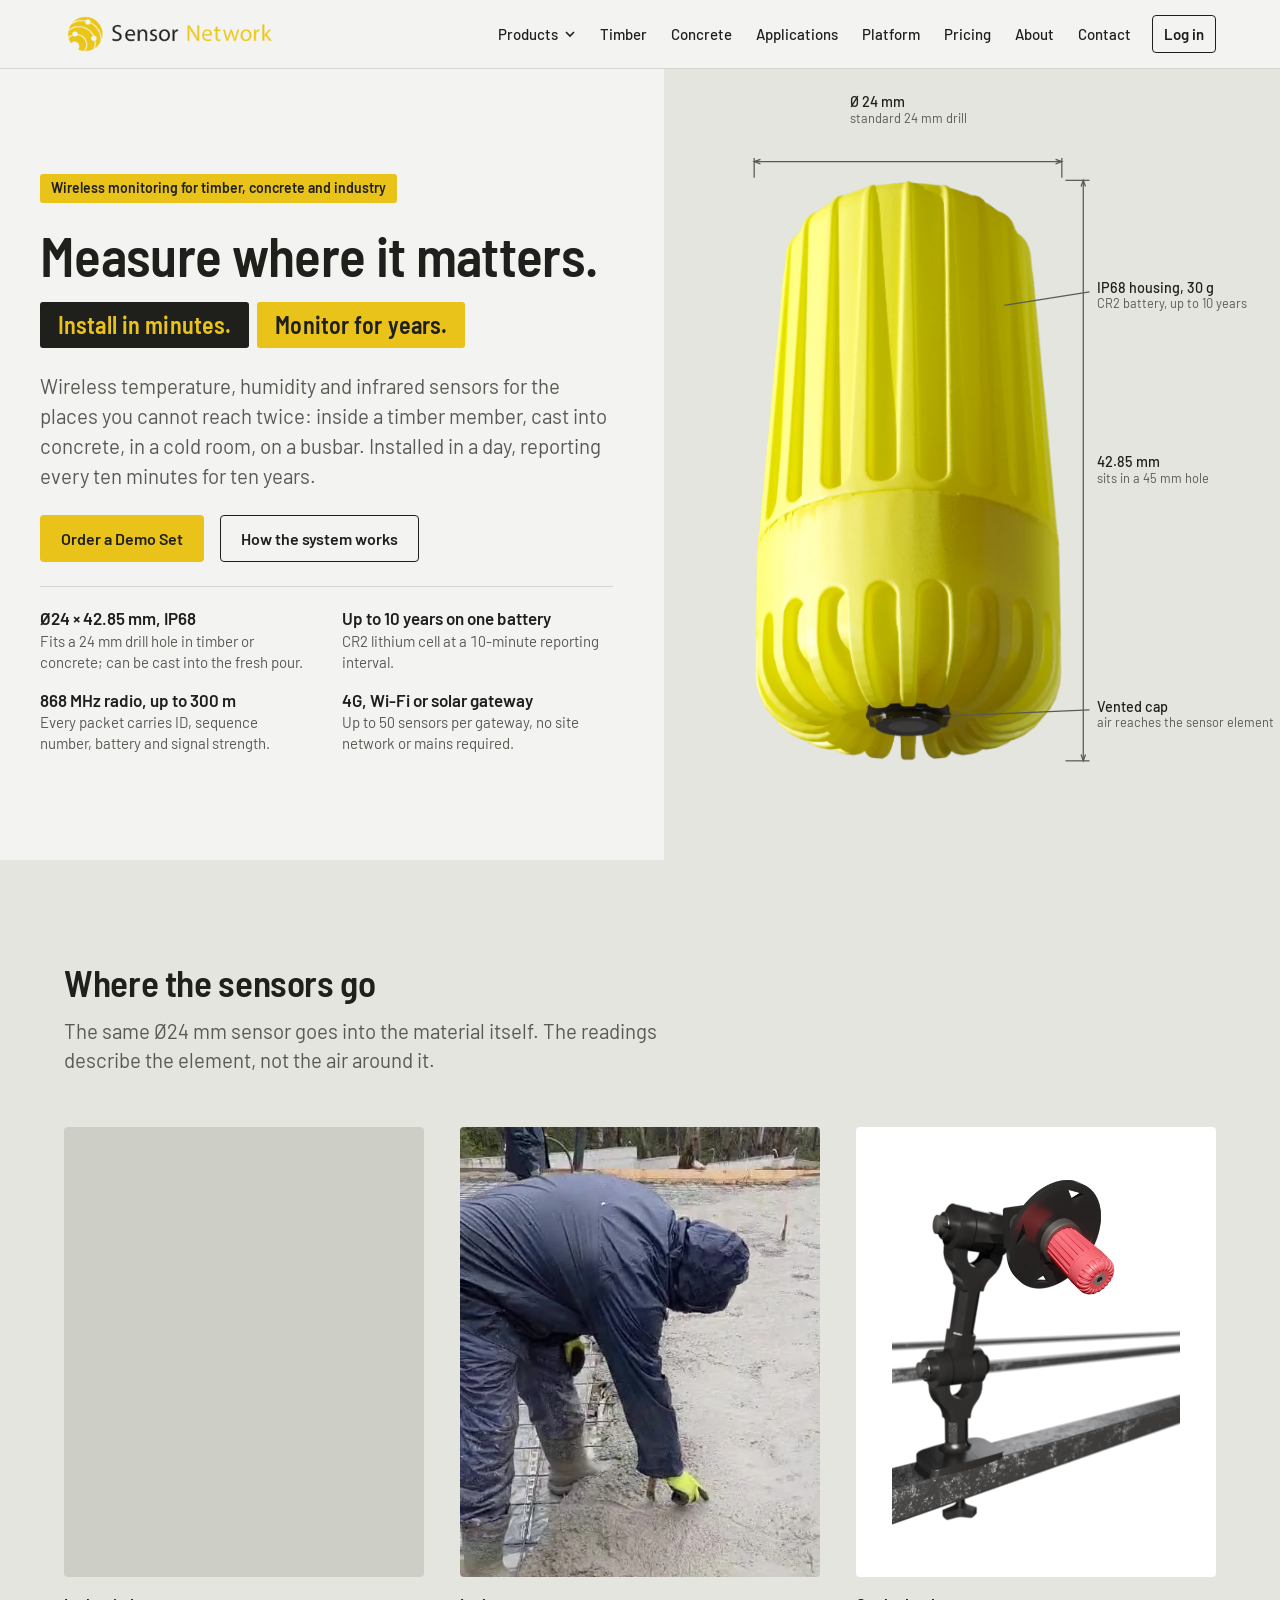
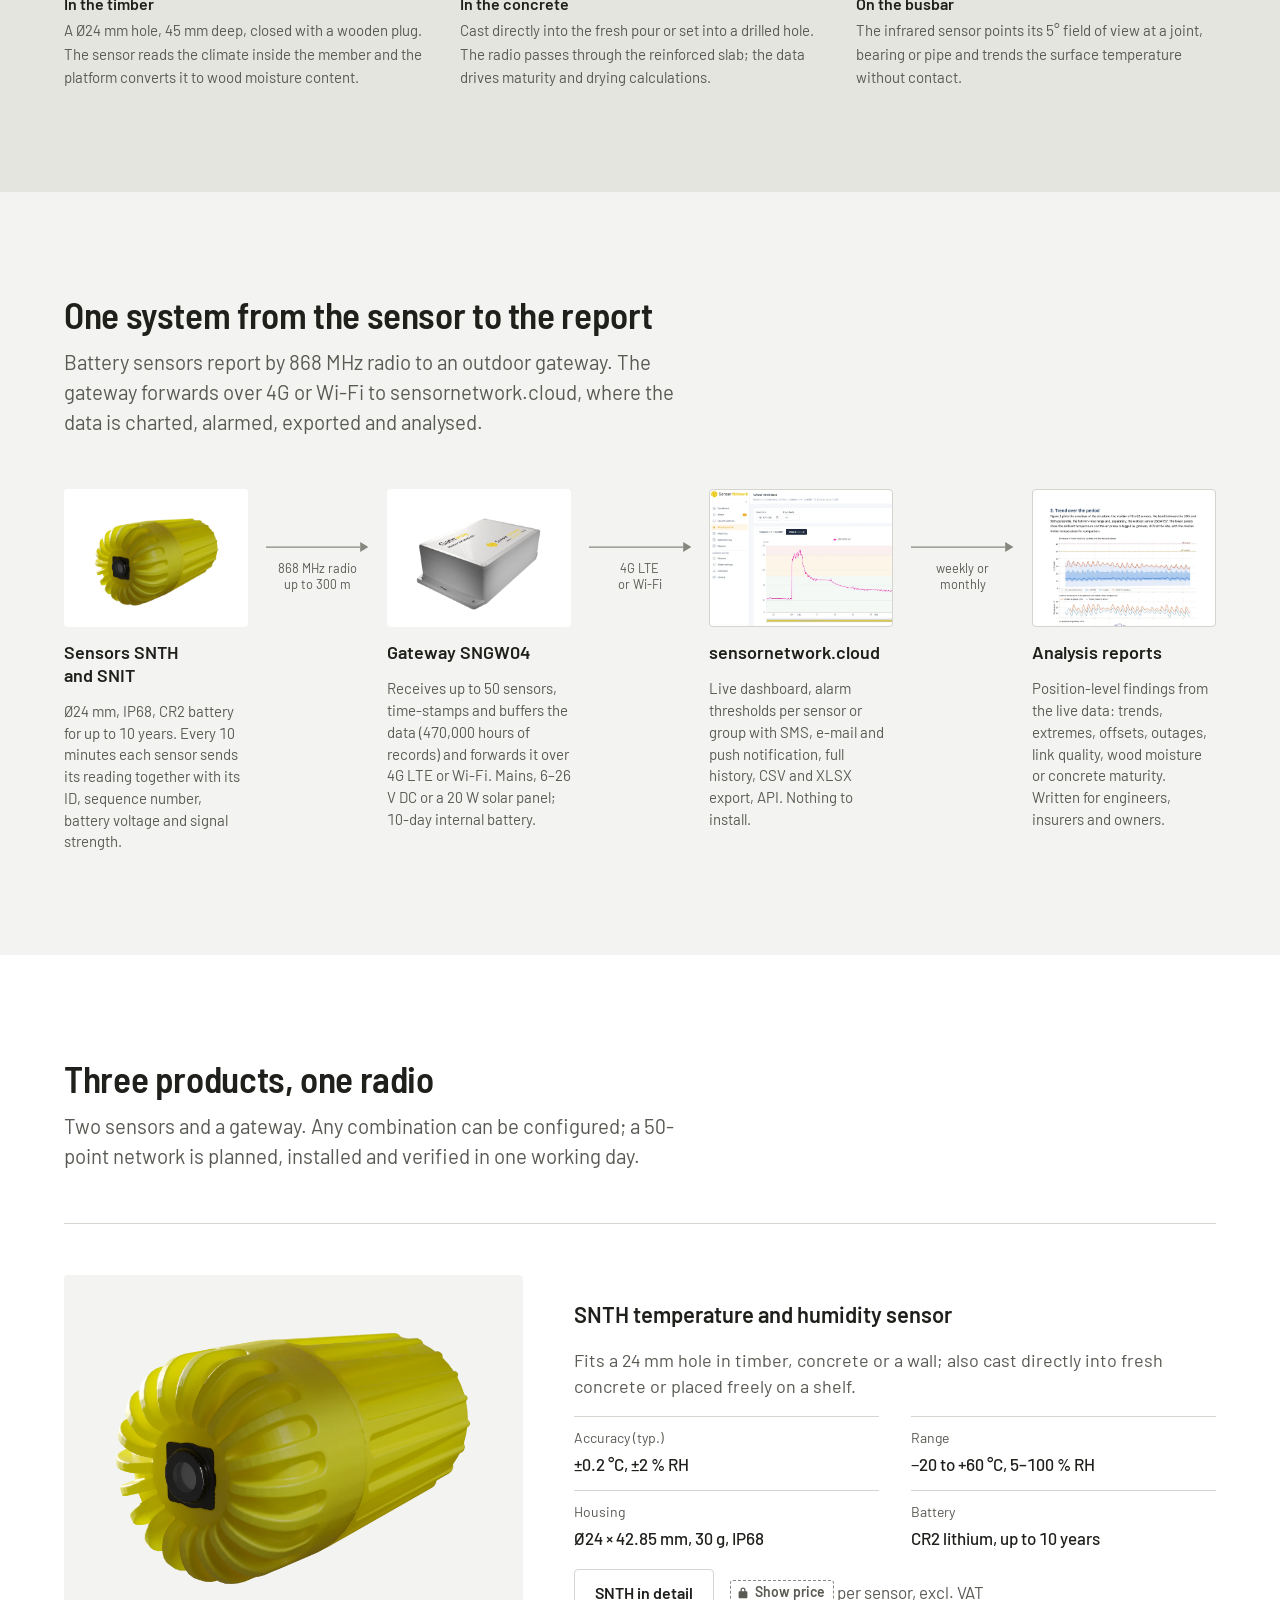
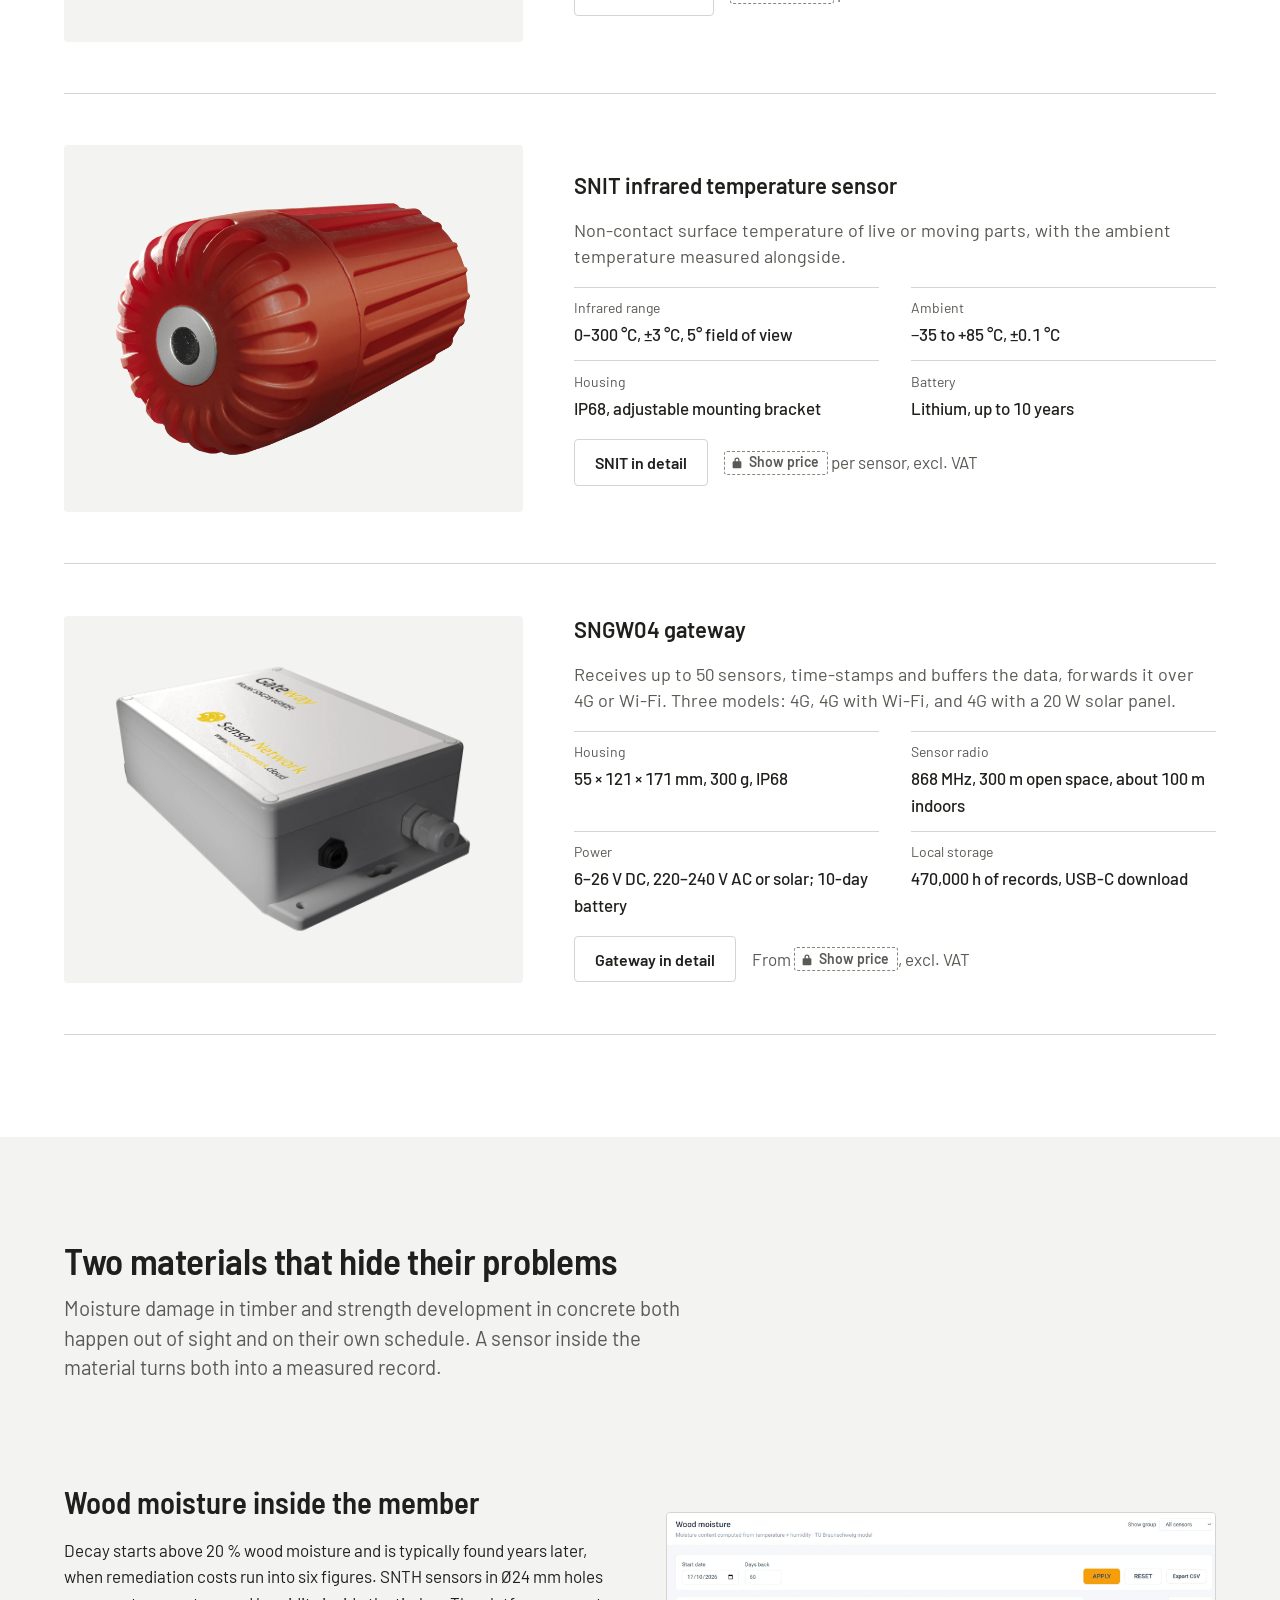
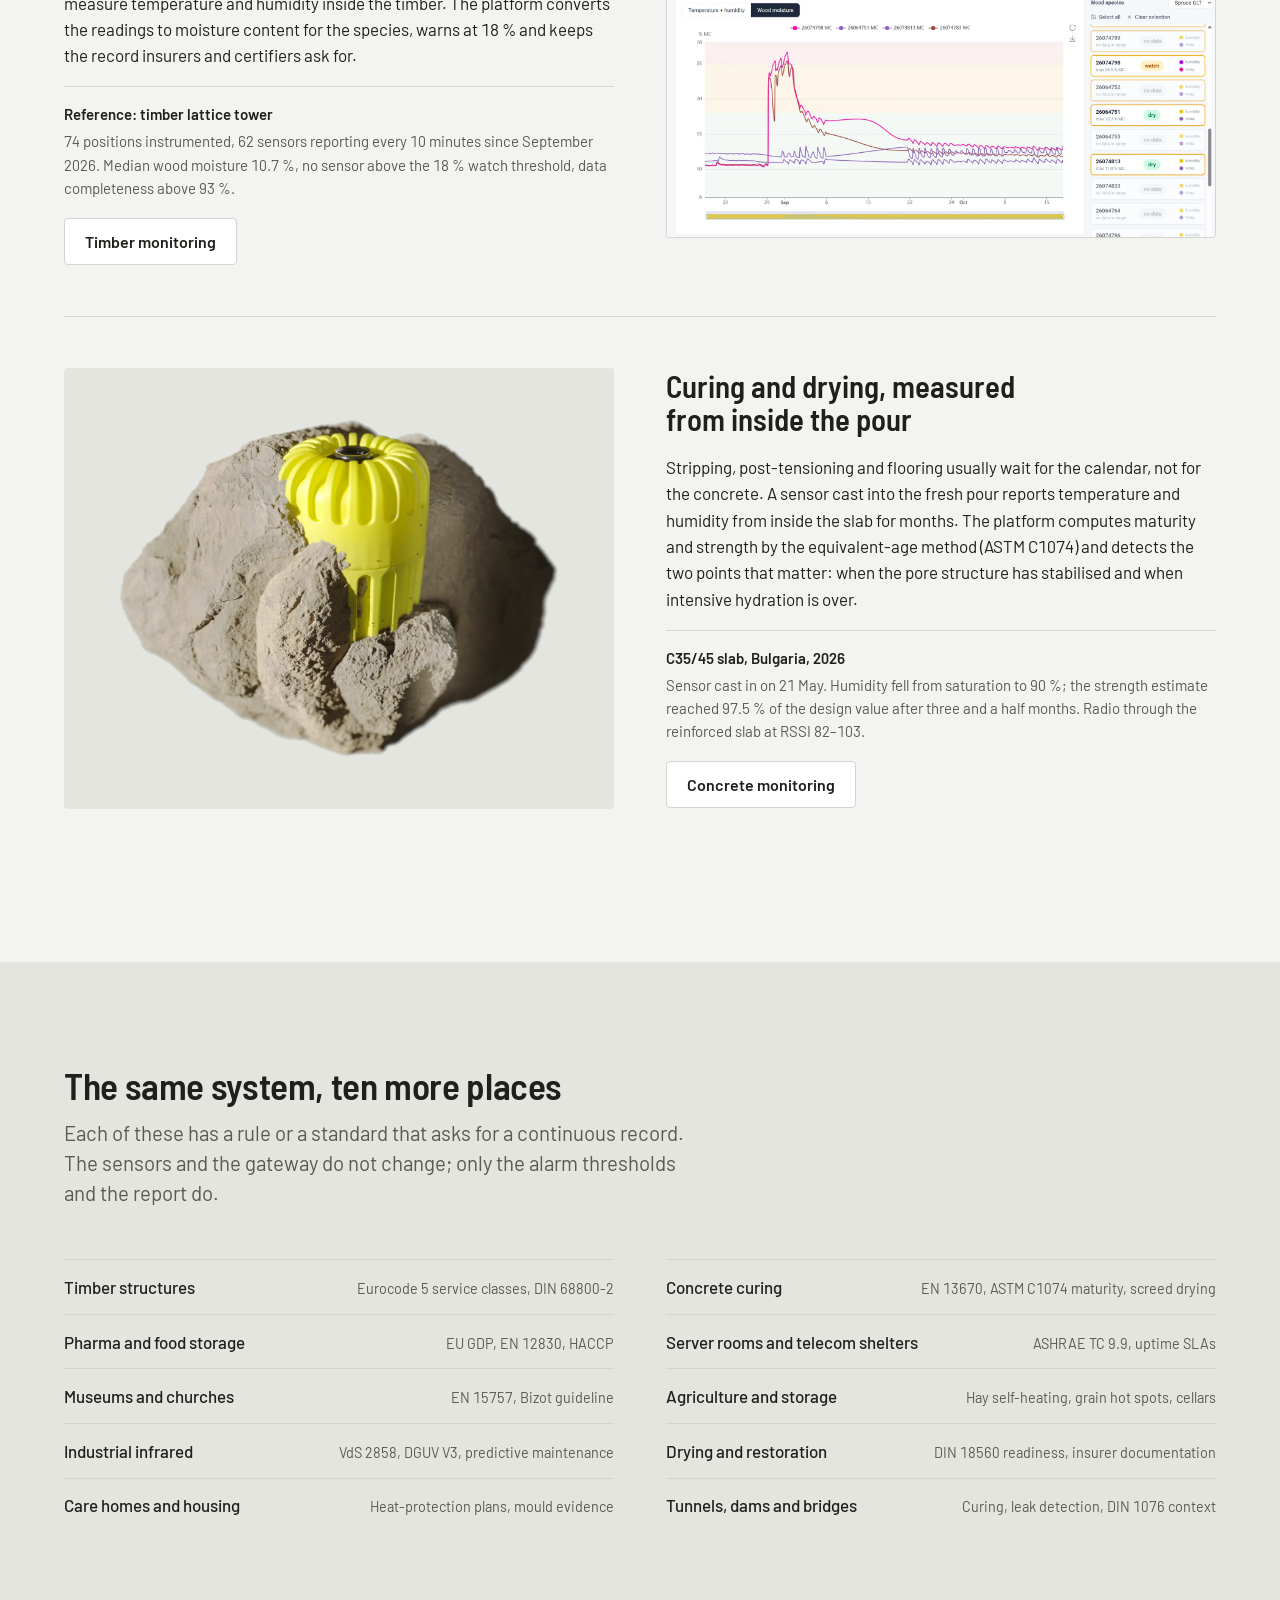
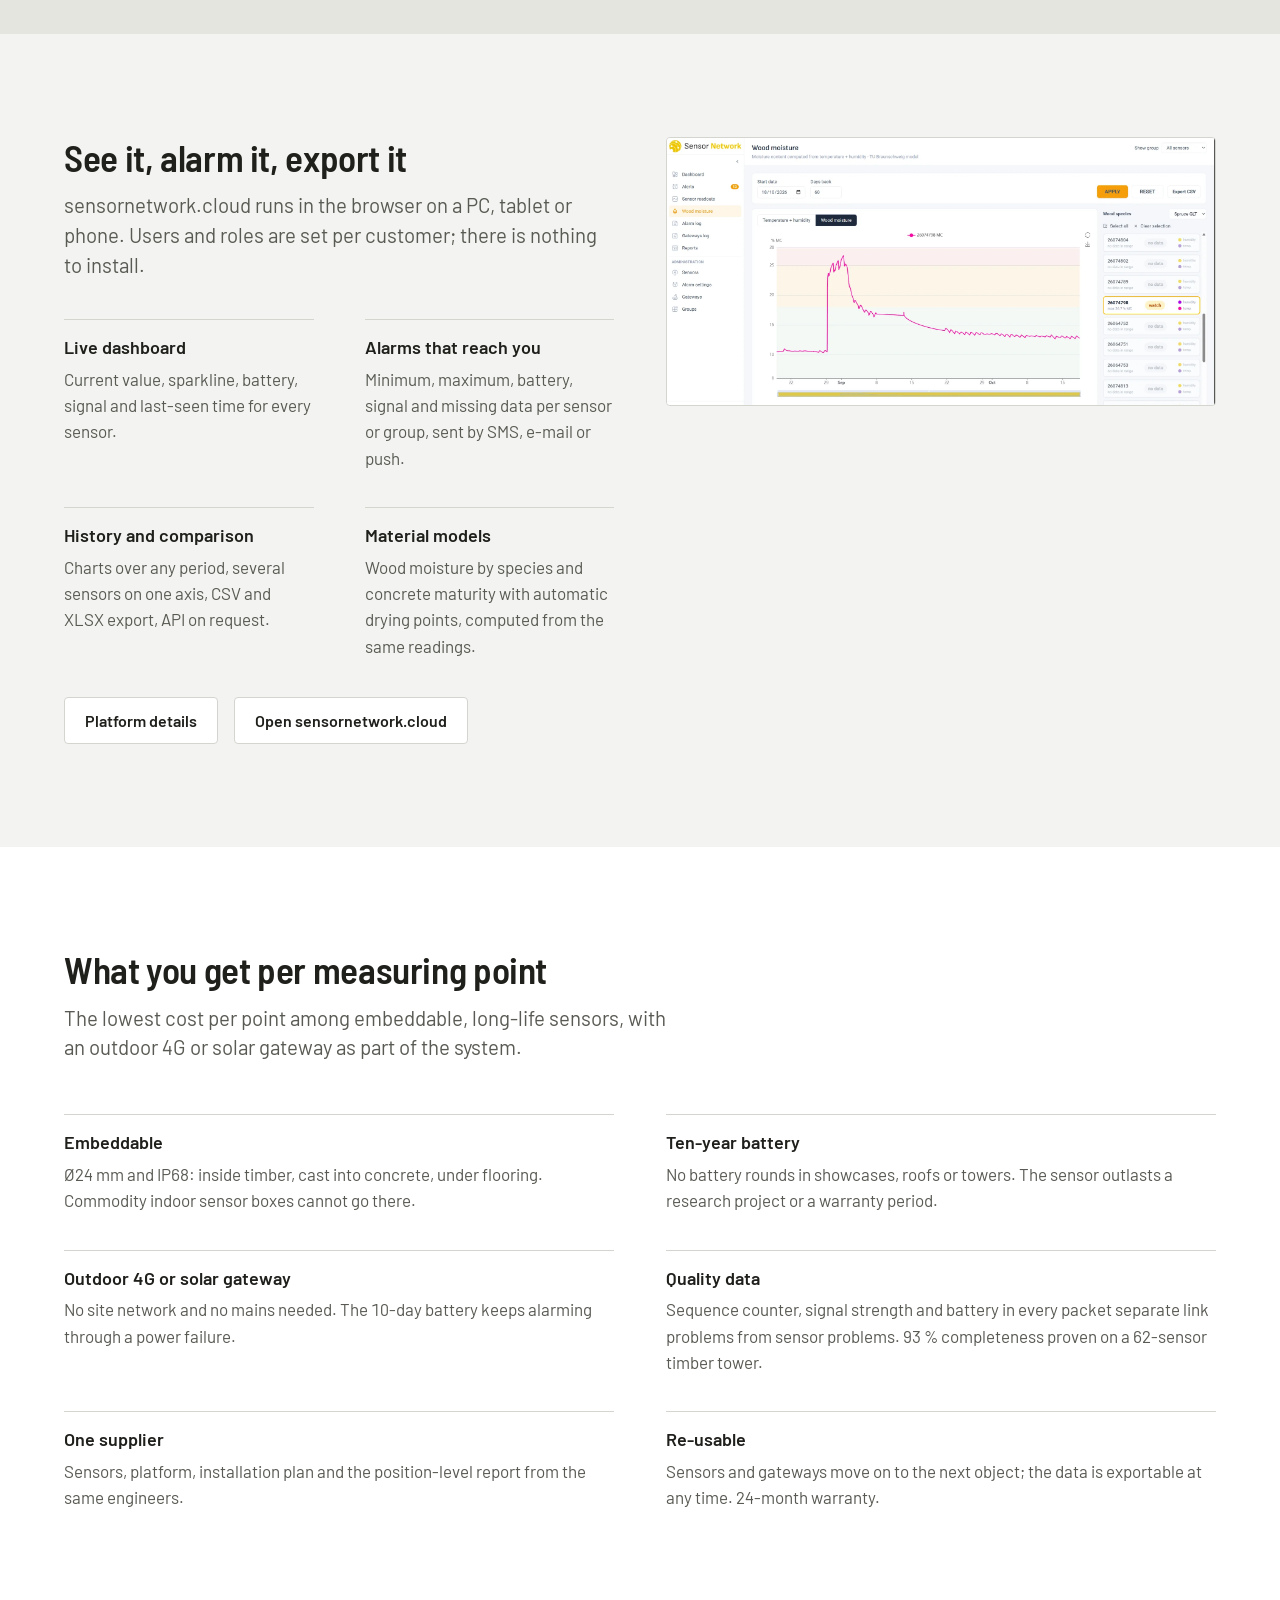
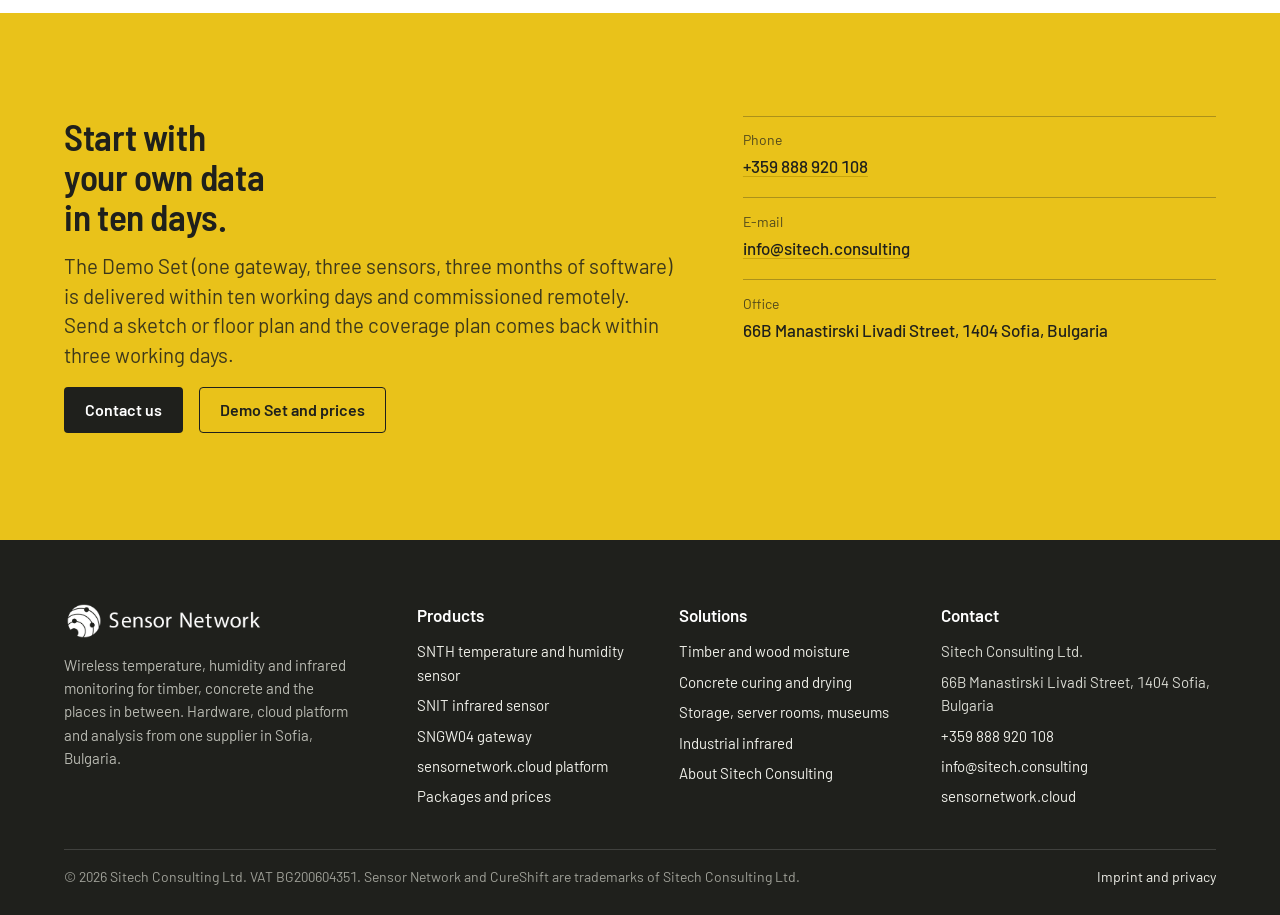
==== commit d377f1ef: "Prices hidden behind a 5-digit access code All amounts are replaced by 'Show price' chips; the corre" ====
--- a/index.html
+++ b/index.html
@@ -30,7 +30,7 @@
     </nav>
   </div>
 </header>
-<main id="main">
+<main id="main" data-pc="99c4400960f2abd2dc63df35ecd0e30236e964f3eb1aa72f513d1b5c973ea53d">
 
 <section class="hero" aria-labelledby="hero-title">
   <div class="hero-copy">
@@ -144,7 +144,7 @@
           <div><dt>Housing</dt><dd>Ø24 × 42.85 mm, 30 g, IP68</dd></div>
           <div><dt>Battery</dt><dd>CR2 lithium, up to 10 years</dd></div>
         </dl>
-        <div class="actions"><a class="btn btn-ghost" href="snth.html">SNTH in detail</a><span class="muted">€ 80 per sensor, excl. VAT</span></div>
+        <div class="actions"><a class="btn btn-ghost" href="snth.html">SNTH in detail</a><span class="muted"><button type="button" class="price locked" data-i="0" data-c="suPZQIqg" aria-label="Show price (access code required)">Show price</button> per sensor, excl. VAT</span></div>
       </div>
     </div>
     <div class="product-row">
@@ -158,7 +158,7 @@
           <div><dt>Housing</dt><dd>IP68, adjustable mounting bracket</dd></div>
           <div><dt>Battery</dt><dd>Lithium, up to 10 years</dd></div>
         </dl>
-        <div class="actions"><a class="btn btn-ghost" href="snit.html">SNIT in detail</a><span class="muted">€ 112 per sensor, excl. VAT</span></div>
+        <div class="actions"><a class="btn btn-ghost" href="snit.html">SNIT in detail</a><span class="muted"><button type="button" class="price locked" data-i="1" data-c="he+ZlvJVNQ==" aria-label="Show price (access code required)">Show price</button> per sensor, excl. VAT</span></div>
       </div>
     </div>
     <div class="product-row">
@@ -172,7 +172,7 @@
           <div><dt>Power</dt><dd>6–26 V DC, 220–240 V AC or solar; 10-day battery</dd></div>
           <div><dt>Local storage</dt><dd>470,000 h of records, USB-C download</dd></div>
         </dl>
-        <div class="actions"><a class="btn btn-ghost" href="gateway.html">Gateway in detail</a><span class="muted">From € 512, excl. VAT</span></div>
+        <div class="actions"><a class="btn btn-ghost" href="gateway.html">Gateway in detail</a><span class="muted">From <button type="button" class="price locked" data-i="2" data-c="nSfMCwA89w==" aria-label="Show price (access code required)">Show price</button>, excl. VAT</span></div>
       </div>
     </div>
   </div>
@@ -248,7 +248,7 @@
 <section class="section band-paper" id="why" aria-labelledby="why-title">
   <div class="wrap">
     <div class="section-head">
-      <h2 id="why-title">What you get for € 80 per measuring point</h2>
+      <h2 id="why-title">What you get per measuring point</h2>
       <p class="lead">The lowest cost per point among embeddable, long-life sensors, with an outdoor 4G or solar gateway as part of the system.</p>
     </div>
     <dl class="pairs">
--- a/assets/css/style.css
+++ b/assets/css/style.css
@@ -407,3 +407,21 @@
 .two-col-text p{break-inside:avoid;margin-bottom:1em}
 @media (max-width:760px){.two-col-text{columns:1}}
 @media print{.topbar,.menu-toggle,.footer .cols,.cta-band{display:none}}
+
+/* ---------- prices behind an access code ---------- */
+.price.locked{display:inline-flex;align-items:center;gap:.4em;padding:.2em .6em .2em .5em;border:1px dashed var(--ink-3);border-radius:3px;background:var(--paper);color:var(--ink-2);font:600 .82em/1.2 var(--font-body);cursor:pointer;vertical-align:baseline;white-space:nowrap}
+.price.locked::before{content:"";width:.8em;height:.95em;background:currentColor;-webkit-mask:url("data:image/svg+xml,%3Csvg xmlns='http://www.w3.org/2000/svg' viewBox='0 0 16 20'%3E%3Cpath d='M4 8V6a4 4 0 0 1 8 0v2h1.5A1.5 1.5 0 0 1 15 9.5v8A1.5 1.5 0 0 1 13.5 19h-11A1.5 1.5 0 0 1 1 17.5v-8A1.5 1.5 0 0 1 2.5 8H4zm2 0h4V6a2 2 0 0 0-4 0v2z'/%3E%3C/svg%3E") center/contain no-repeat;mask:url("data:image/svg+xml,%3Csvg xmlns='http://www.w3.org/2000/svg' viewBox='0 0 16 20'%3E%3Cpath d='M4 8V6a4 4 0 0 1 8 0v2h1.5A1.5 1.5 0 0 1 15 9.5v8A1.5 1.5 0 0 1 13.5 19h-11A1.5 1.5 0 0 1 1 17.5v-8A1.5 1.5 0 0 1 2.5 8H4zm2 0h4V6a2 2 0 0 0-4 0v2z'/%3E%3C/svg%3E") center/contain no-repeat}
+.price.locked:hover{border-color:var(--ink);color:var(--ink)}
+.band-yellow .price.locked{background:rgba(255,255,255,.55);border-color:var(--ink-2)}
+.price.unlocked{font-weight:600}
+td .price.unlocked{font-weight:500}
+dialog.price-dialog{border:0;border-radius:var(--radius);padding:0;max-width:min(92vw,440px);width:100%;background:var(--paper);color:var(--ink);box-shadow:0 30px 60px -30px rgba(31,32,28,.5)}
+dialog.price-dialog::backdrop{background:rgba(31,32,28,.55)}
+.price-form{display:grid;gap:1rem;padding:1.5rem}
+.price-form h3{font:600 1.375rem/1.2 var(--font-display)}
+.price-form p{color:var(--ink-2);font-size:.9375rem}
+.price-form label{display:grid;gap:.35rem;font-size:.9375rem;font-weight:500}
+.price-form input{font:600 1.5rem/1.2 var(--font-display);letter-spacing:.25em;padding:.5rem .8rem;border:1.5px solid var(--line);border-radius:var(--radius);width:100%;background:var(--bg);color:var(--ink)}
+.price-form input:focus{border-color:var(--ink);outline:none}
+.price-error{min-height:1.2em;color:var(--signal);font-size:.9rem}
+.price-hide{margin-left:auto}
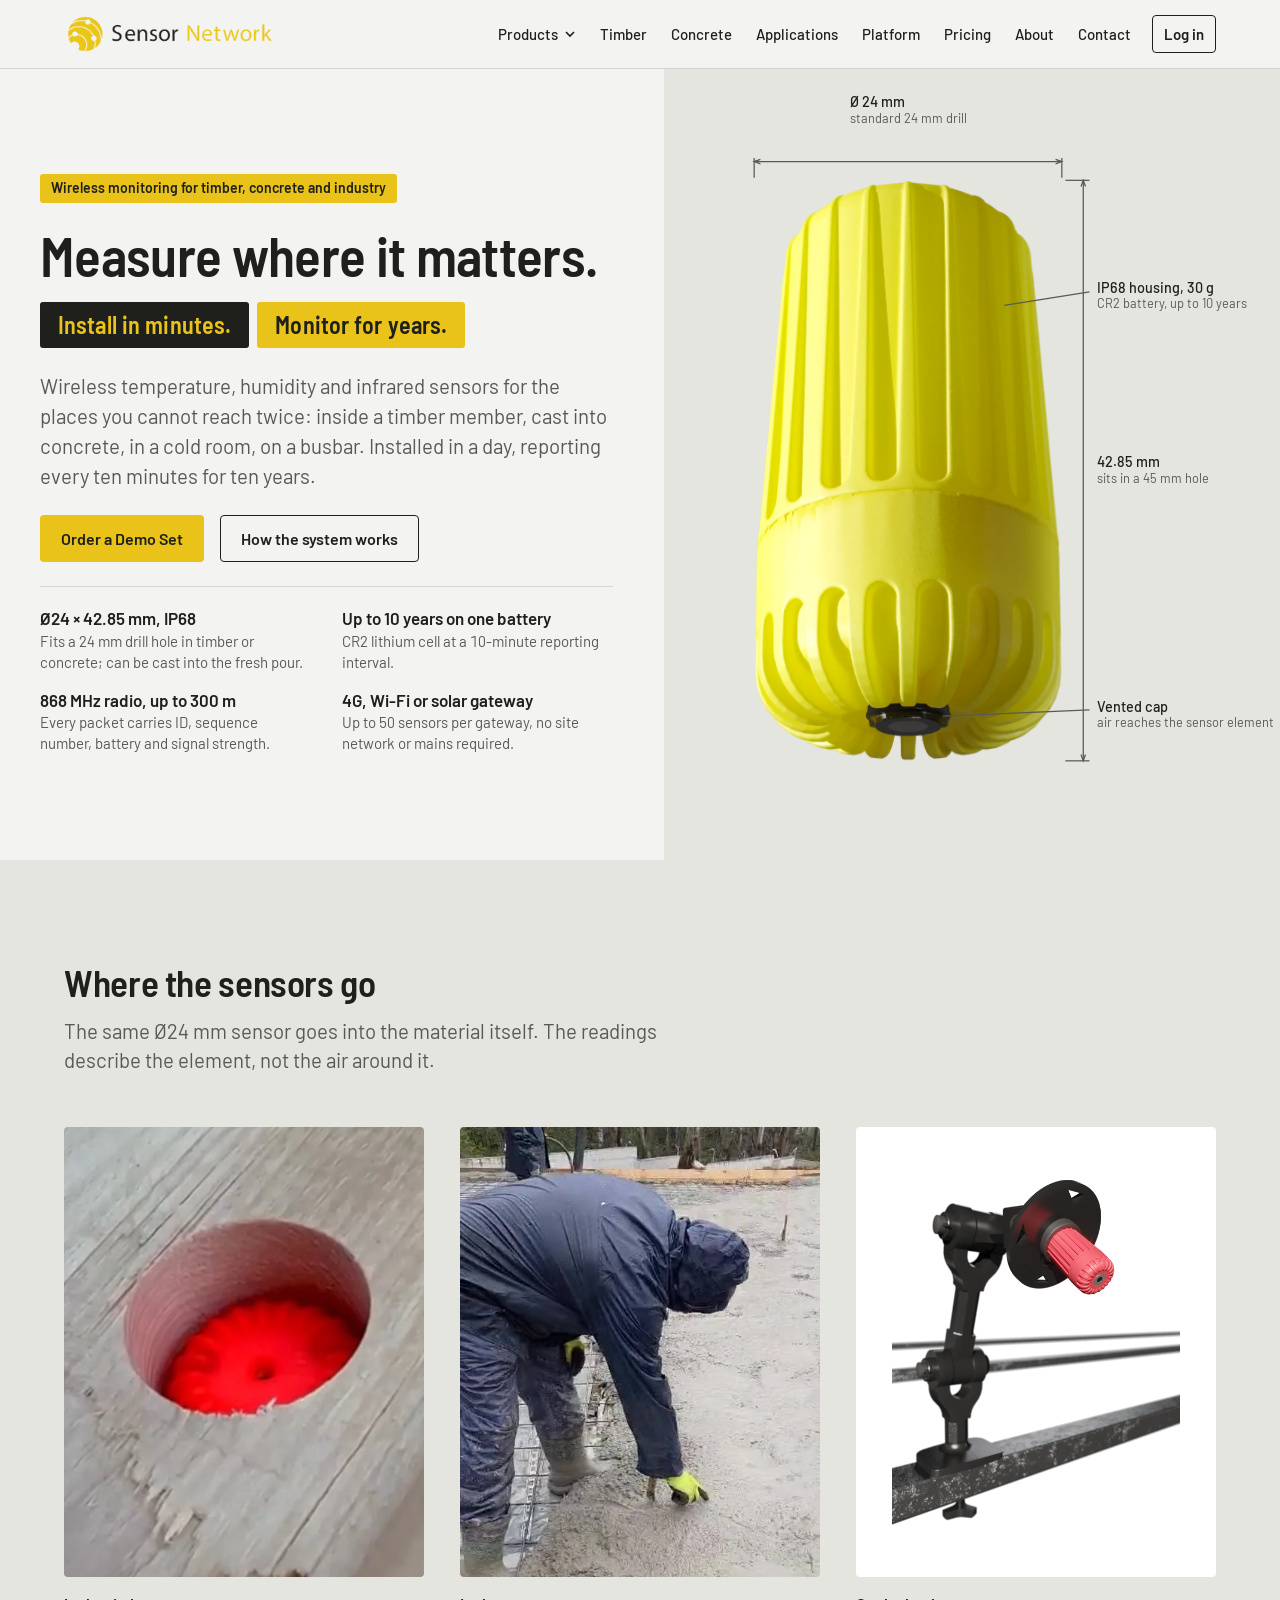
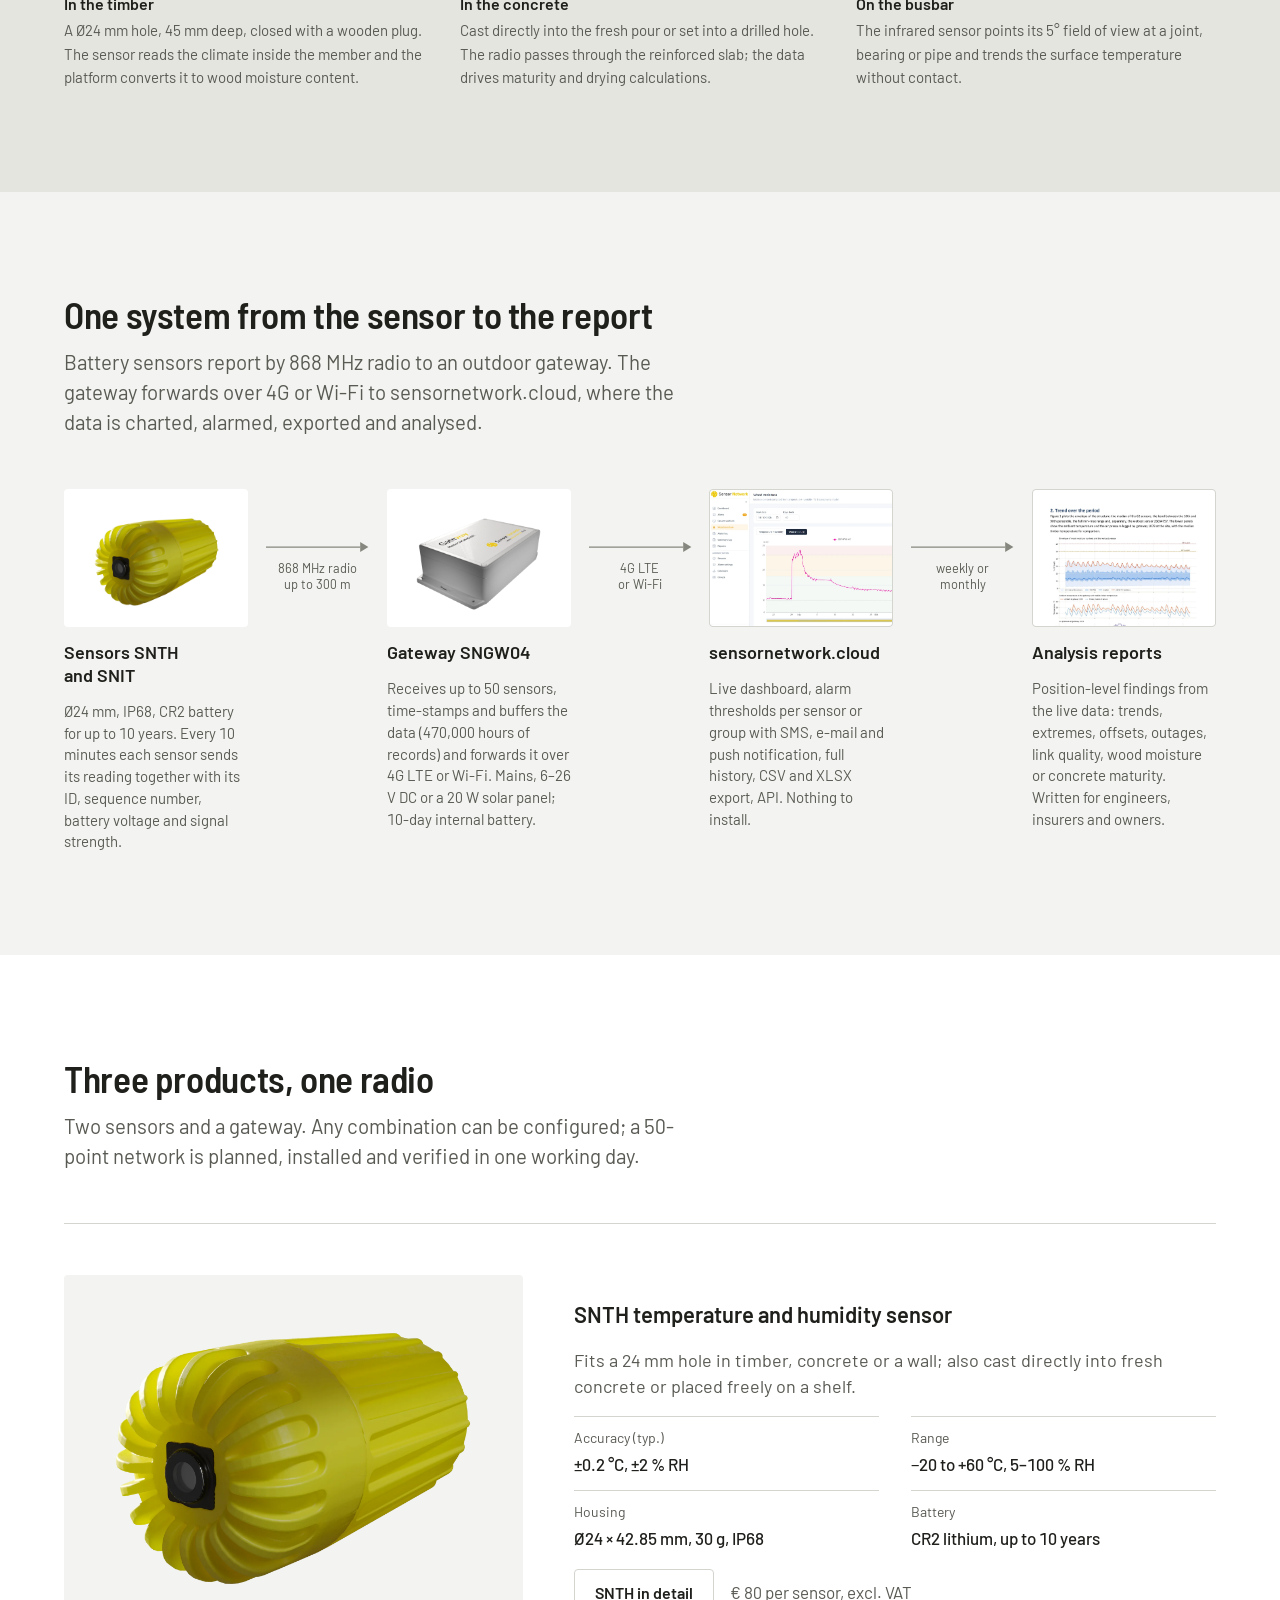
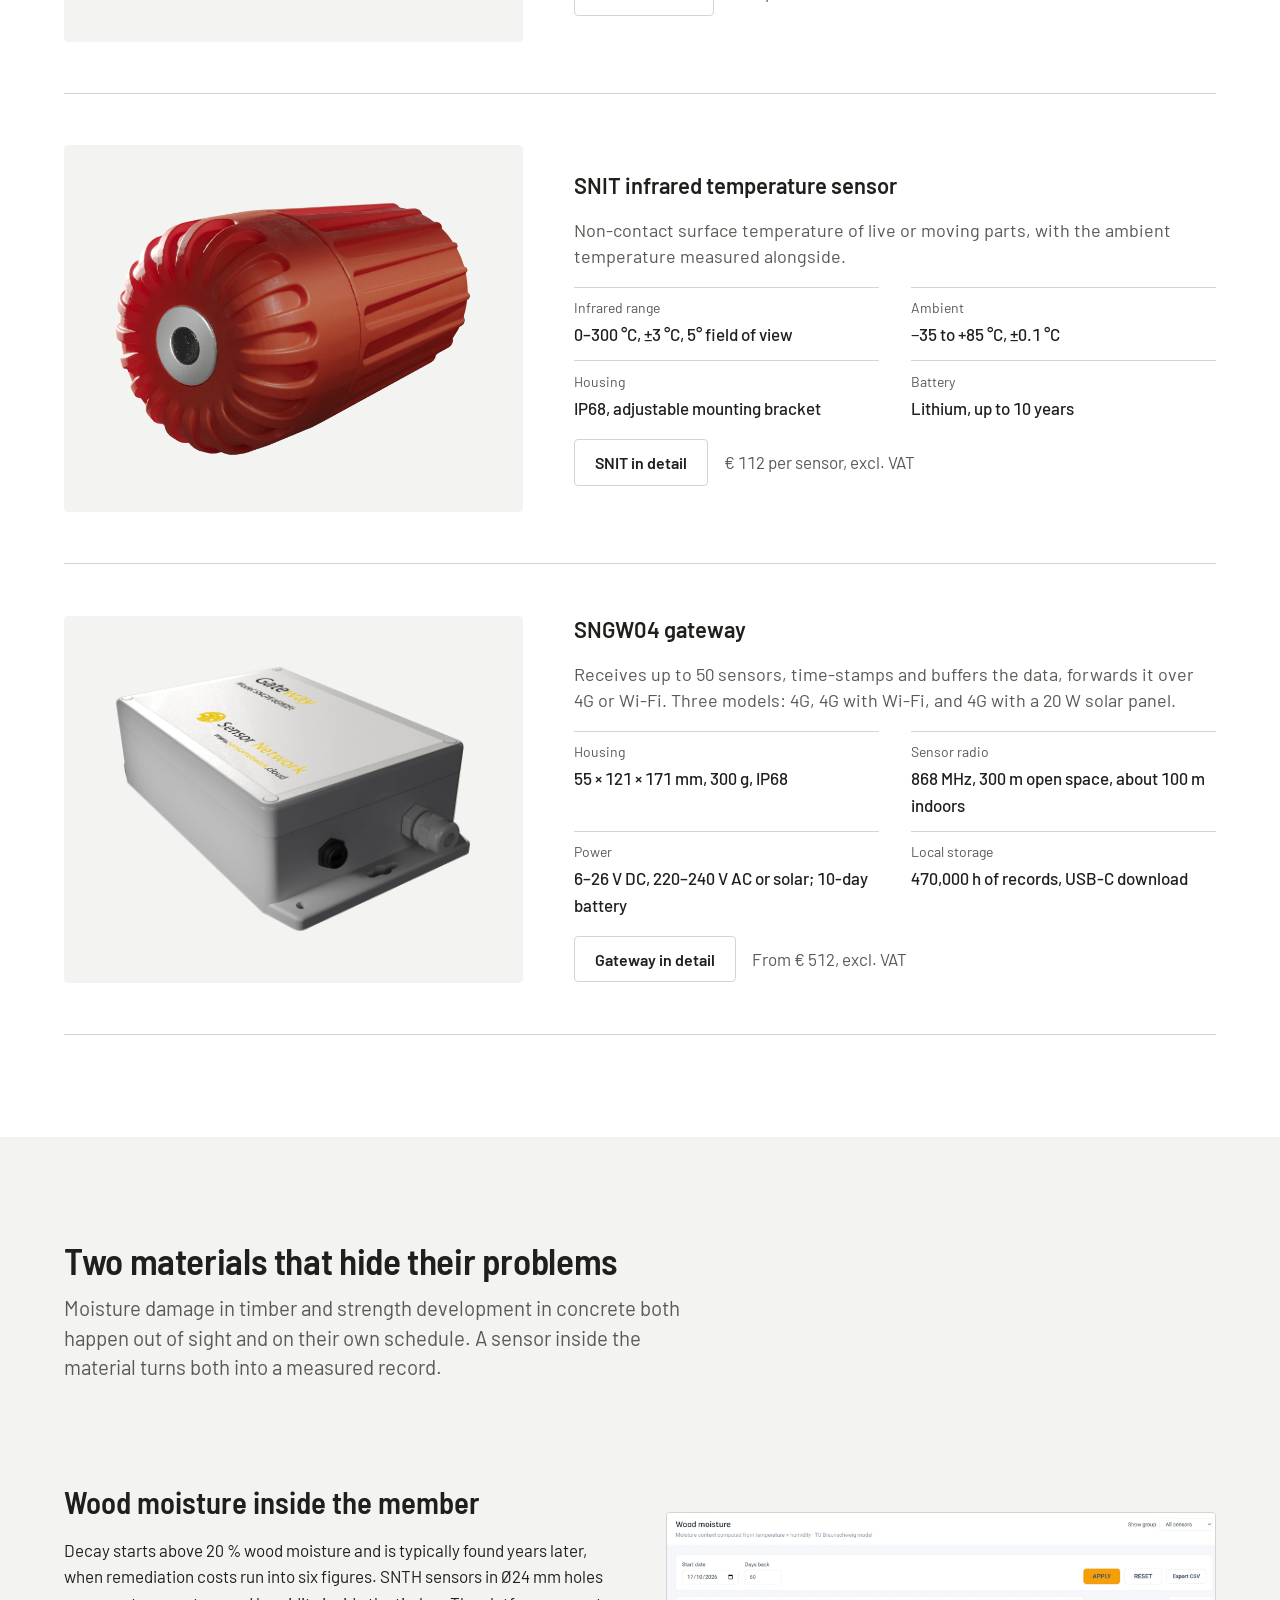
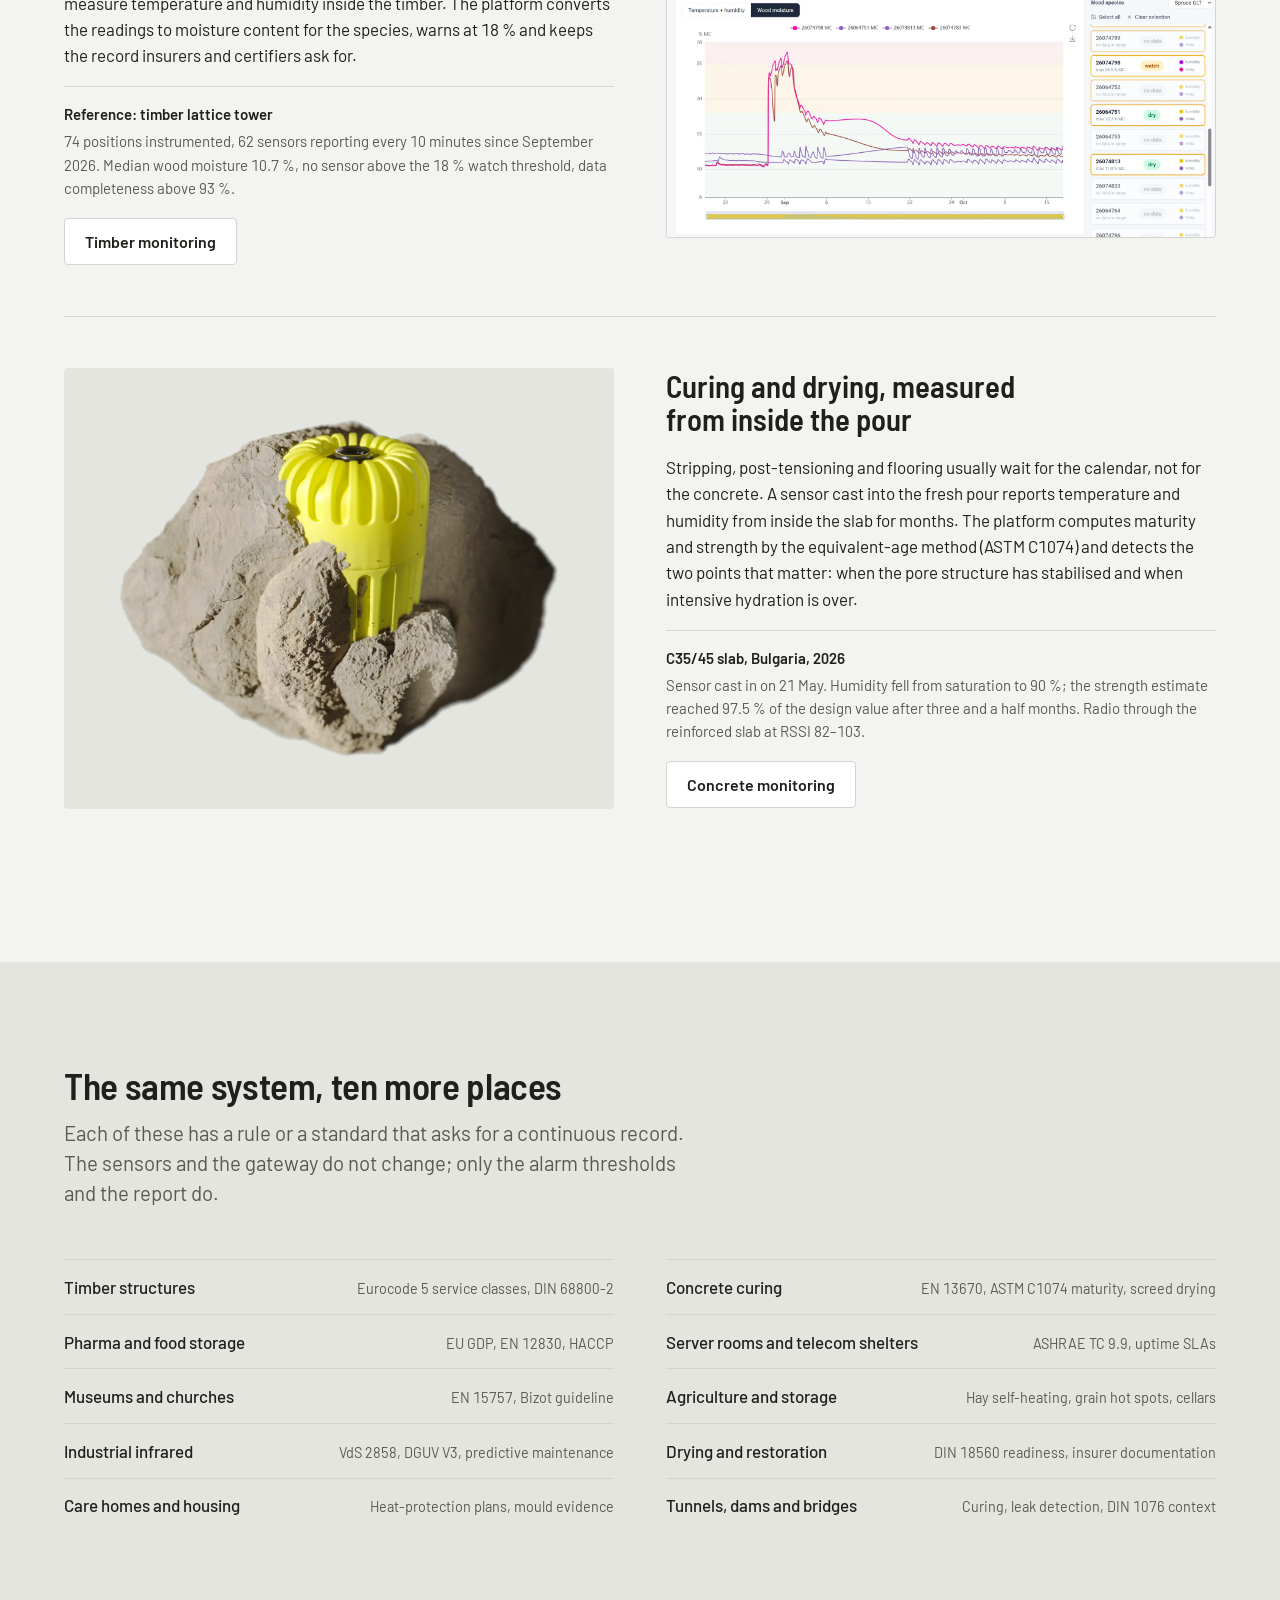
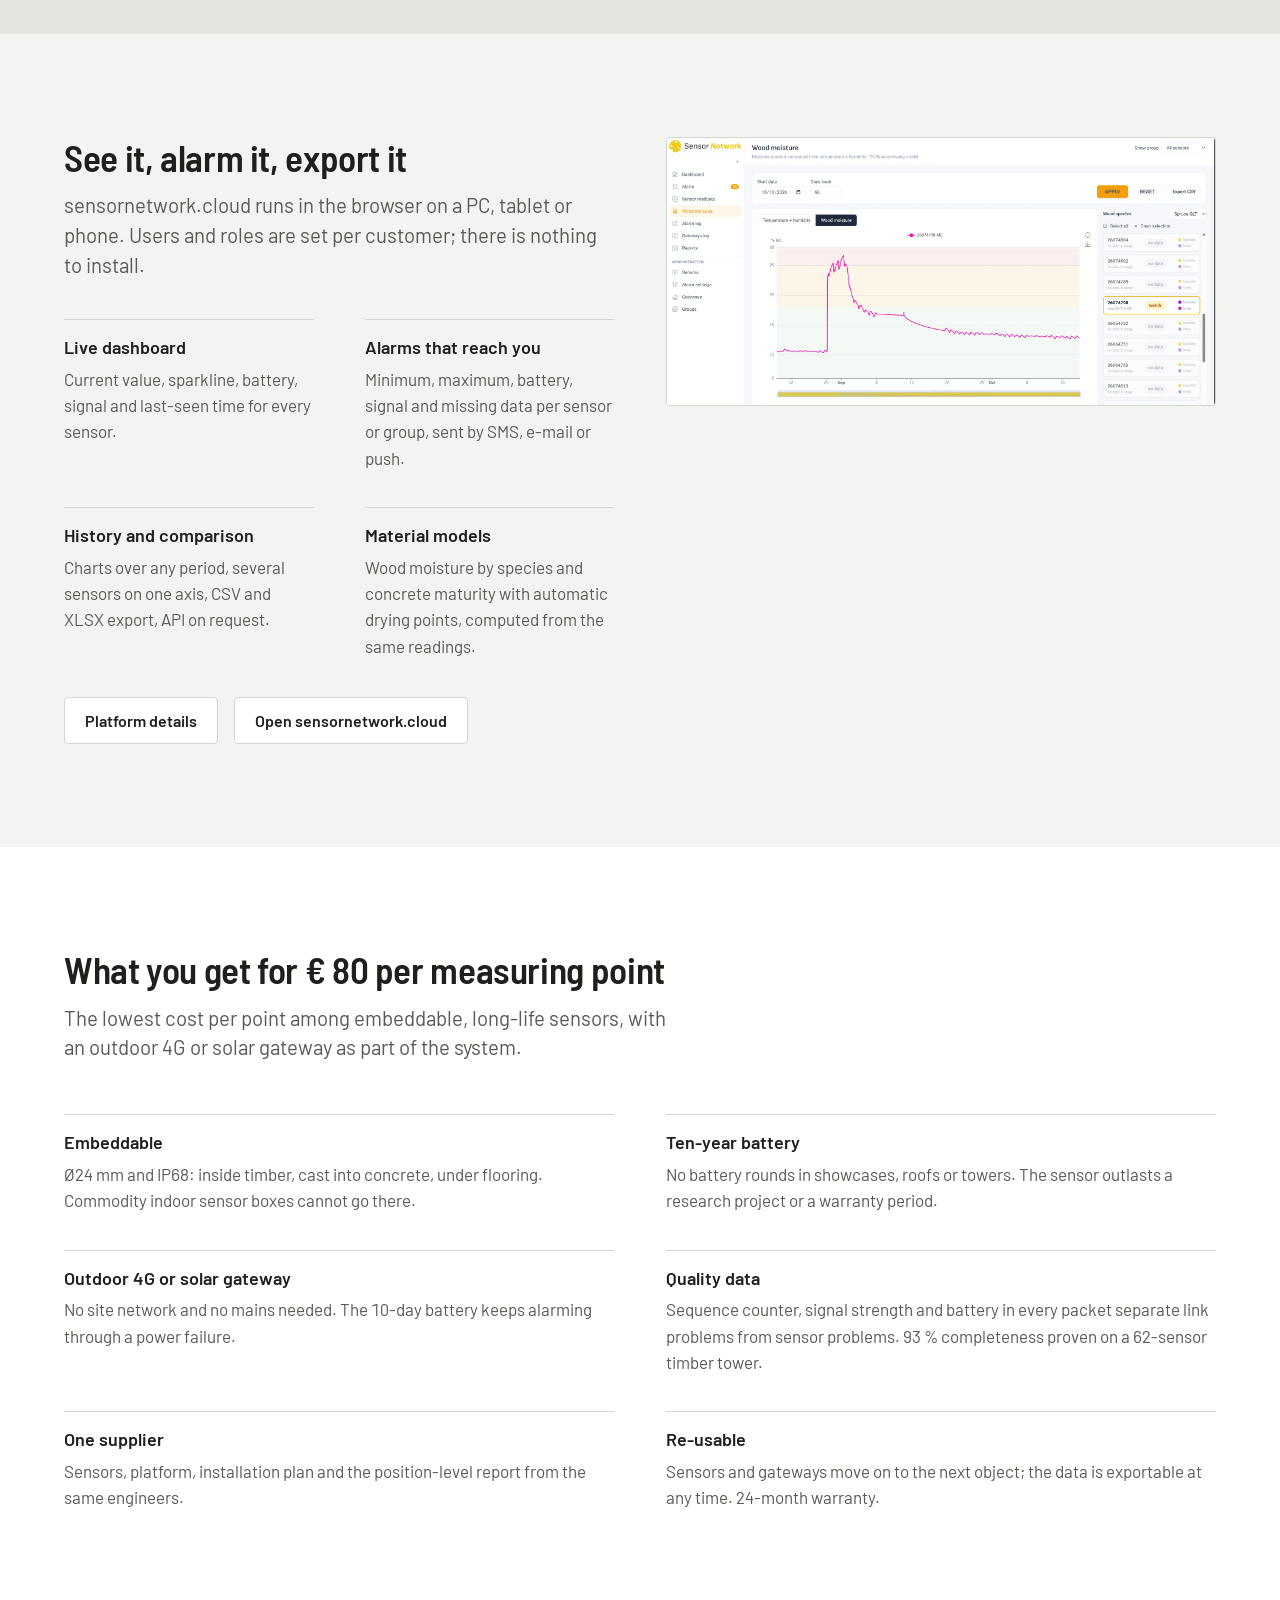
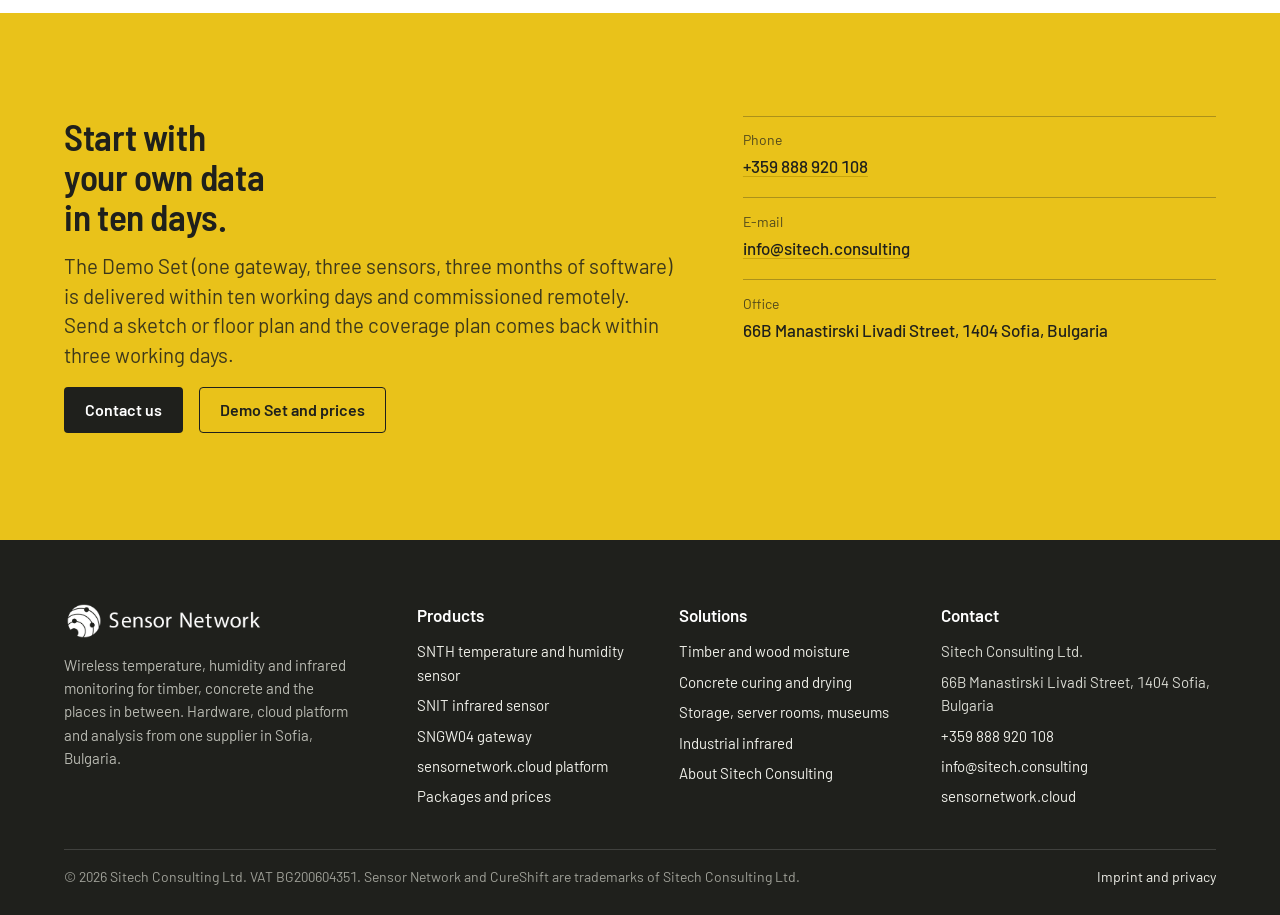
==== commit ccd3e410: "Version stamps on stylesheet and script links Co-Authored-By: Claude Fable 5.1 <noreply@anthropic.co" ====
--- a/index.html
+++ b/index.html
@@ -14,7 +14,7 @@
 <meta name="twitter:card" content="summary_large_image">
 <link rel="icon" type="image/png" sizes="64x64" href="assets/img/favicon.png">
 <link rel="apple-touch-icon" href="assets/img/apple-touch-icon.png">
-<link rel="stylesheet" href="assets/css/style.css">
+<link rel="stylesheet" href="assets/css/style.css?v=c8ffd719">
 </head>
 <body>
 <a class="sr-only" href="#main">Skip to content</a>
@@ -30,7 +30,7 @@
     </nav>
   </div>
 </header>
-<main id="main" data-pc="99c4400960f2abd2dc63df35ecd0e30236e964f3eb1aa72f513d1b5c973ea53d">
+<main id="main">
 
 <section class="hero" aria-labelledby="hero-title">
   <div class="hero-copy">
@@ -144,7 +144,7 @@
           <div><dt>Housing</dt><dd>Ø24 × 42.85 mm, 30 g, IP68</dd></div>
           <div><dt>Battery</dt><dd>CR2 lithium, up to 10 years</dd></div>
         </dl>
-        <div class="actions"><a class="btn btn-ghost" href="snth.html">SNTH in detail</a><span class="muted"><button type="button" class="price locked" data-i="0" data-c="suPZQIqg" aria-label="Show price (access code required)">Show price</button> per sensor, excl. VAT</span></div>
+        <div class="actions"><a class="btn btn-ghost" href="snth.html">SNTH in detail</a><span class="muted">€ 80 per sensor, excl. VAT</span></div>
       </div>
     </div>
     <div class="product-row">
@@ -158,7 +158,7 @@
           <div><dt>Housing</dt><dd>IP68, adjustable mounting bracket</dd></div>
           <div><dt>Battery</dt><dd>Lithium, up to 10 years</dd></div>
         </dl>
-        <div class="actions"><a class="btn btn-ghost" href="snit.html">SNIT in detail</a><span class="muted"><button type="button" class="price locked" data-i="1" data-c="he+ZlvJVNQ==" aria-label="Show price (access code required)">Show price</button> per sensor, excl. VAT</span></div>
+        <div class="actions"><a class="btn btn-ghost" href="snit.html">SNIT in detail</a><span class="muted">€ 112 per sensor, excl. VAT</span></div>
       </div>
     </div>
     <div class="product-row">
@@ -172,7 +172,7 @@
           <div><dt>Power</dt><dd>6–26 V DC, 220–240 V AC or solar; 10-day battery</dd></div>
           <div><dt>Local storage</dt><dd>470,000 h of records, USB-C download</dd></div>
         </dl>
-        <div class="actions"><a class="btn btn-ghost" href="gateway.html">Gateway in detail</a><span class="muted">From <button type="button" class="price locked" data-i="2" data-c="nSfMCwA89w==" aria-label="Show price (access code required)">Show price</button>, excl. VAT</span></div>
+        <div class="actions"><a class="btn btn-ghost" href="gateway.html">Gateway in detail</a><span class="muted">From € 512, excl. VAT</span></div>
       </div>
     </div>
   </div>
@@ -248,7 +248,7 @@
 <section class="section band-paper" id="why" aria-labelledby="why-title">
   <div class="wrap">
     <div class="section-head">
-      <h2 id="why-title">What you get per measuring point</h2>
+      <h2 id="why-title">What you get for € 80 per measuring point</h2>
       <p class="lead">The lowest cost per point among embeddable, long-life sensors, with an outdoor 4G or solar gateway as part of the system.</p>
     </div>
     <dl class="pairs">
@@ -322,6 +322,6 @@
     </div>
   </div>
 </footer>
-<script src="assets/js/main.js"></script>
+<script src="assets/js/main.js?v=f1f213f0"></script>
 </body>
 </html>
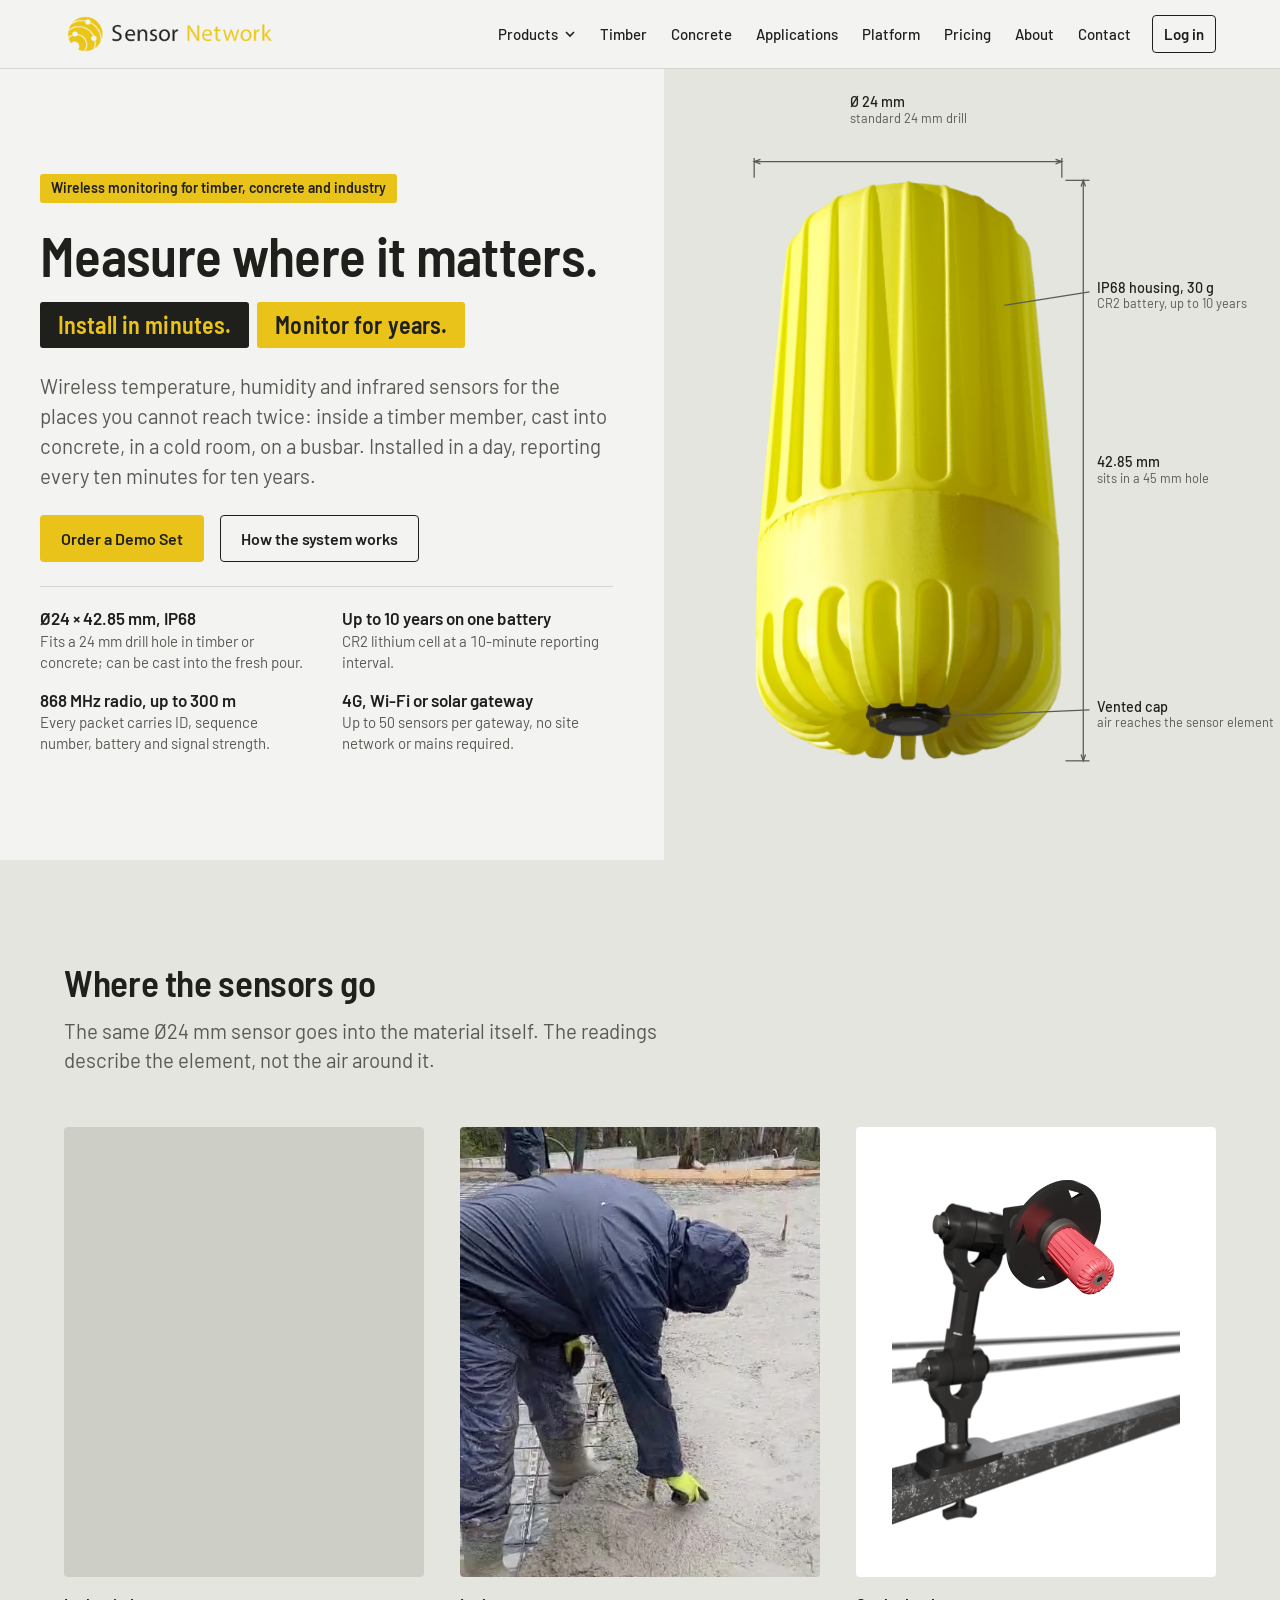
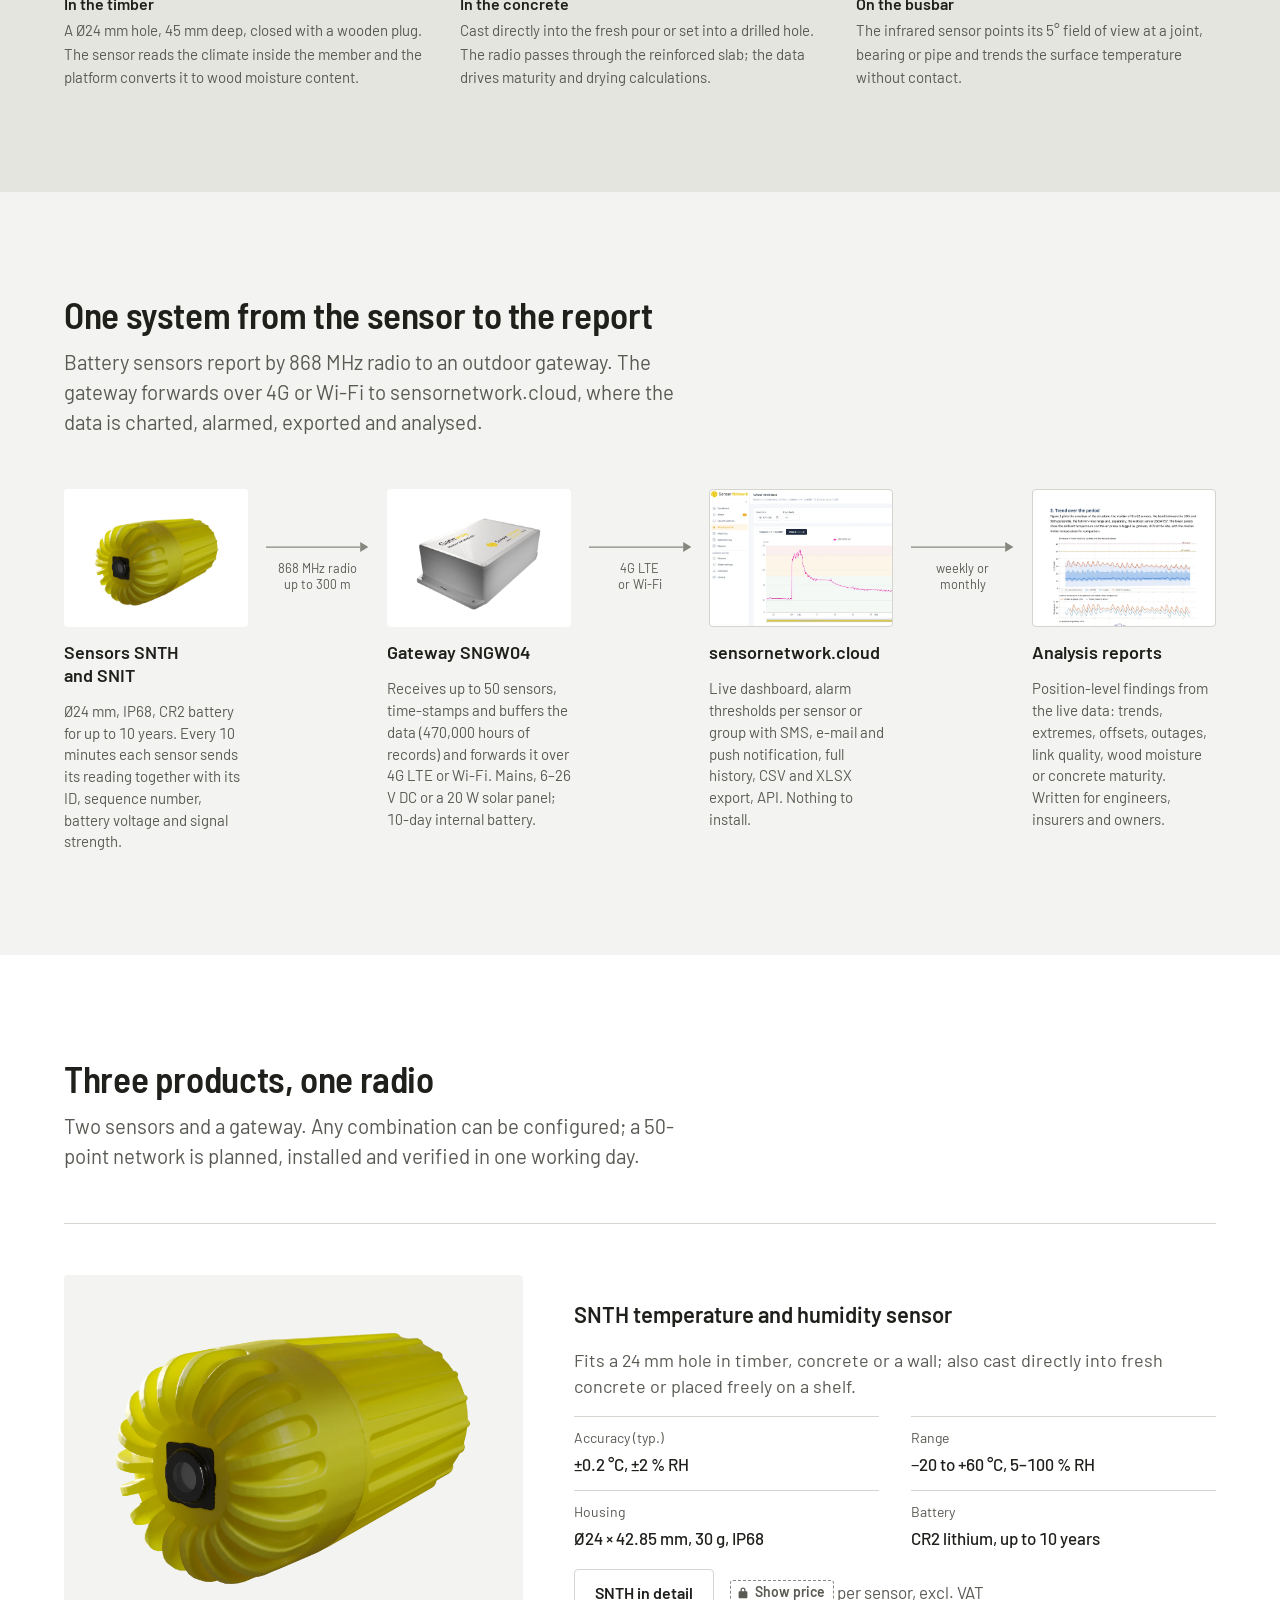
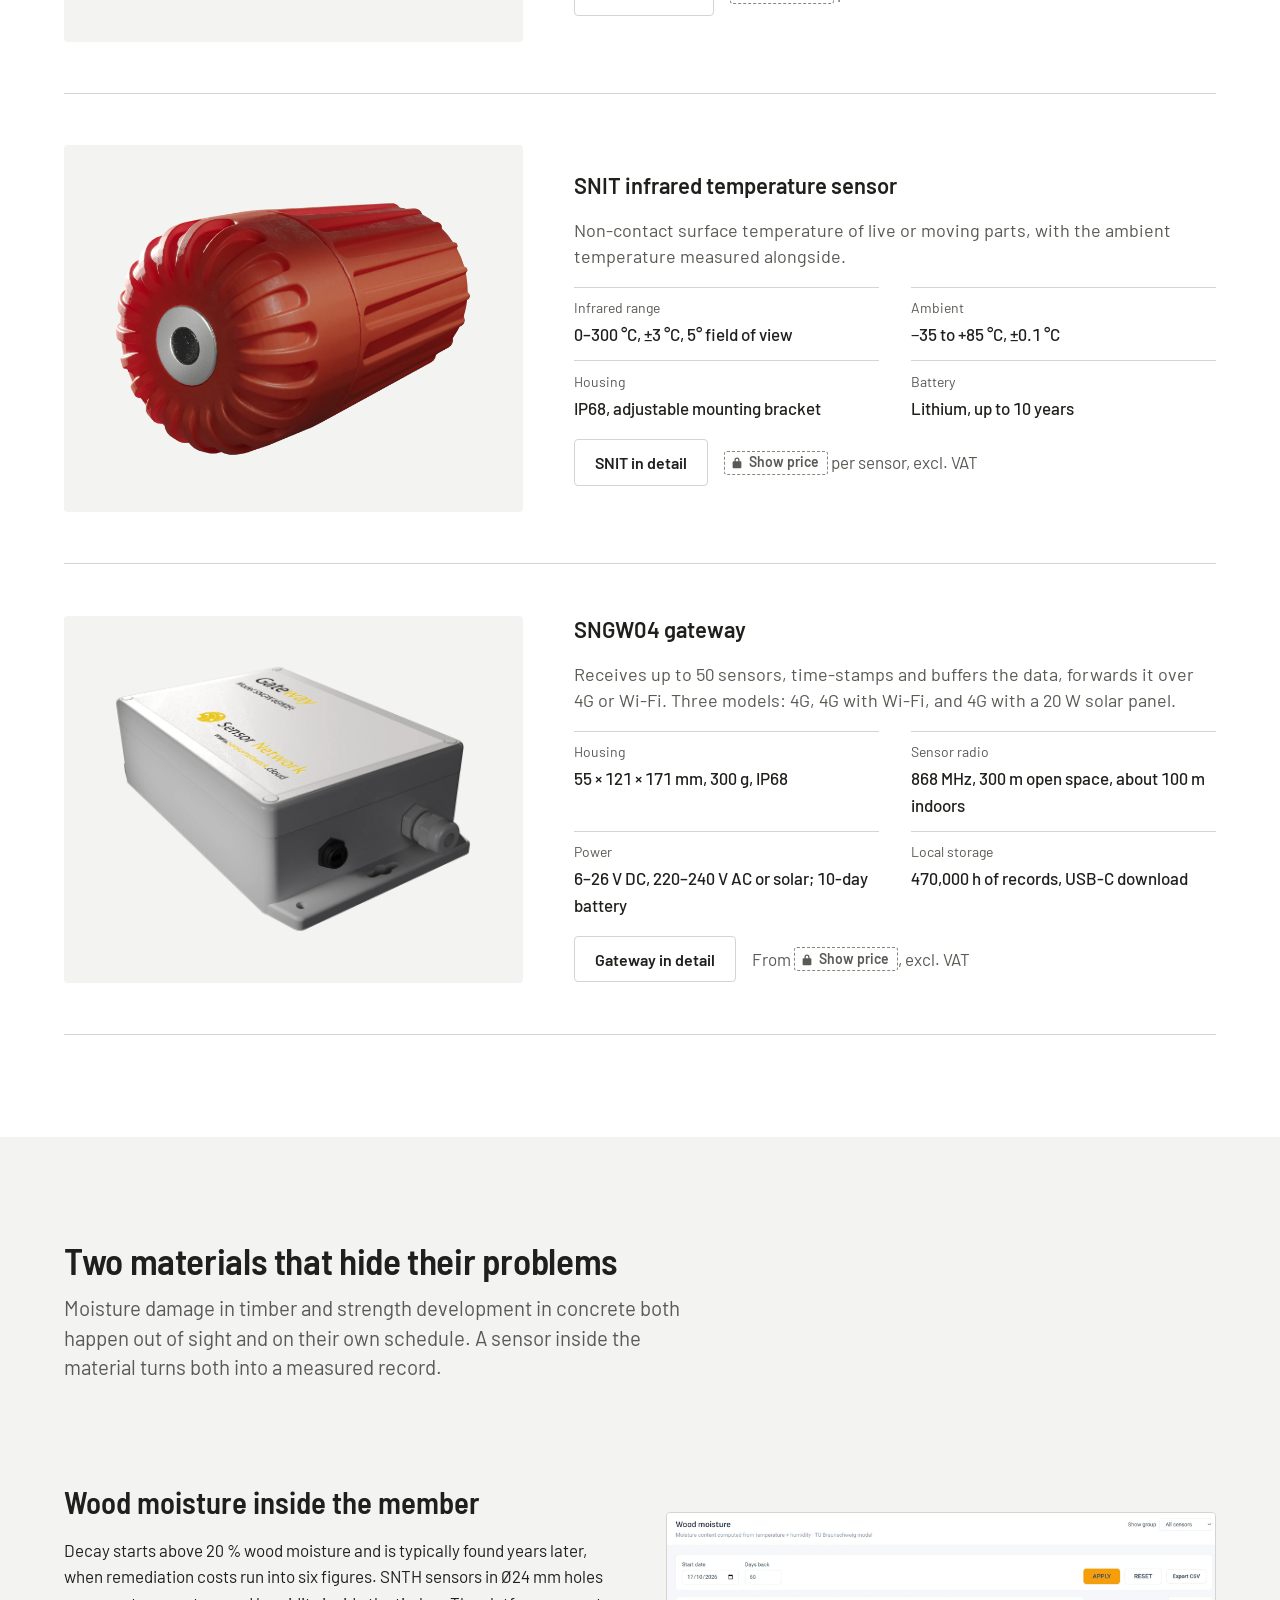
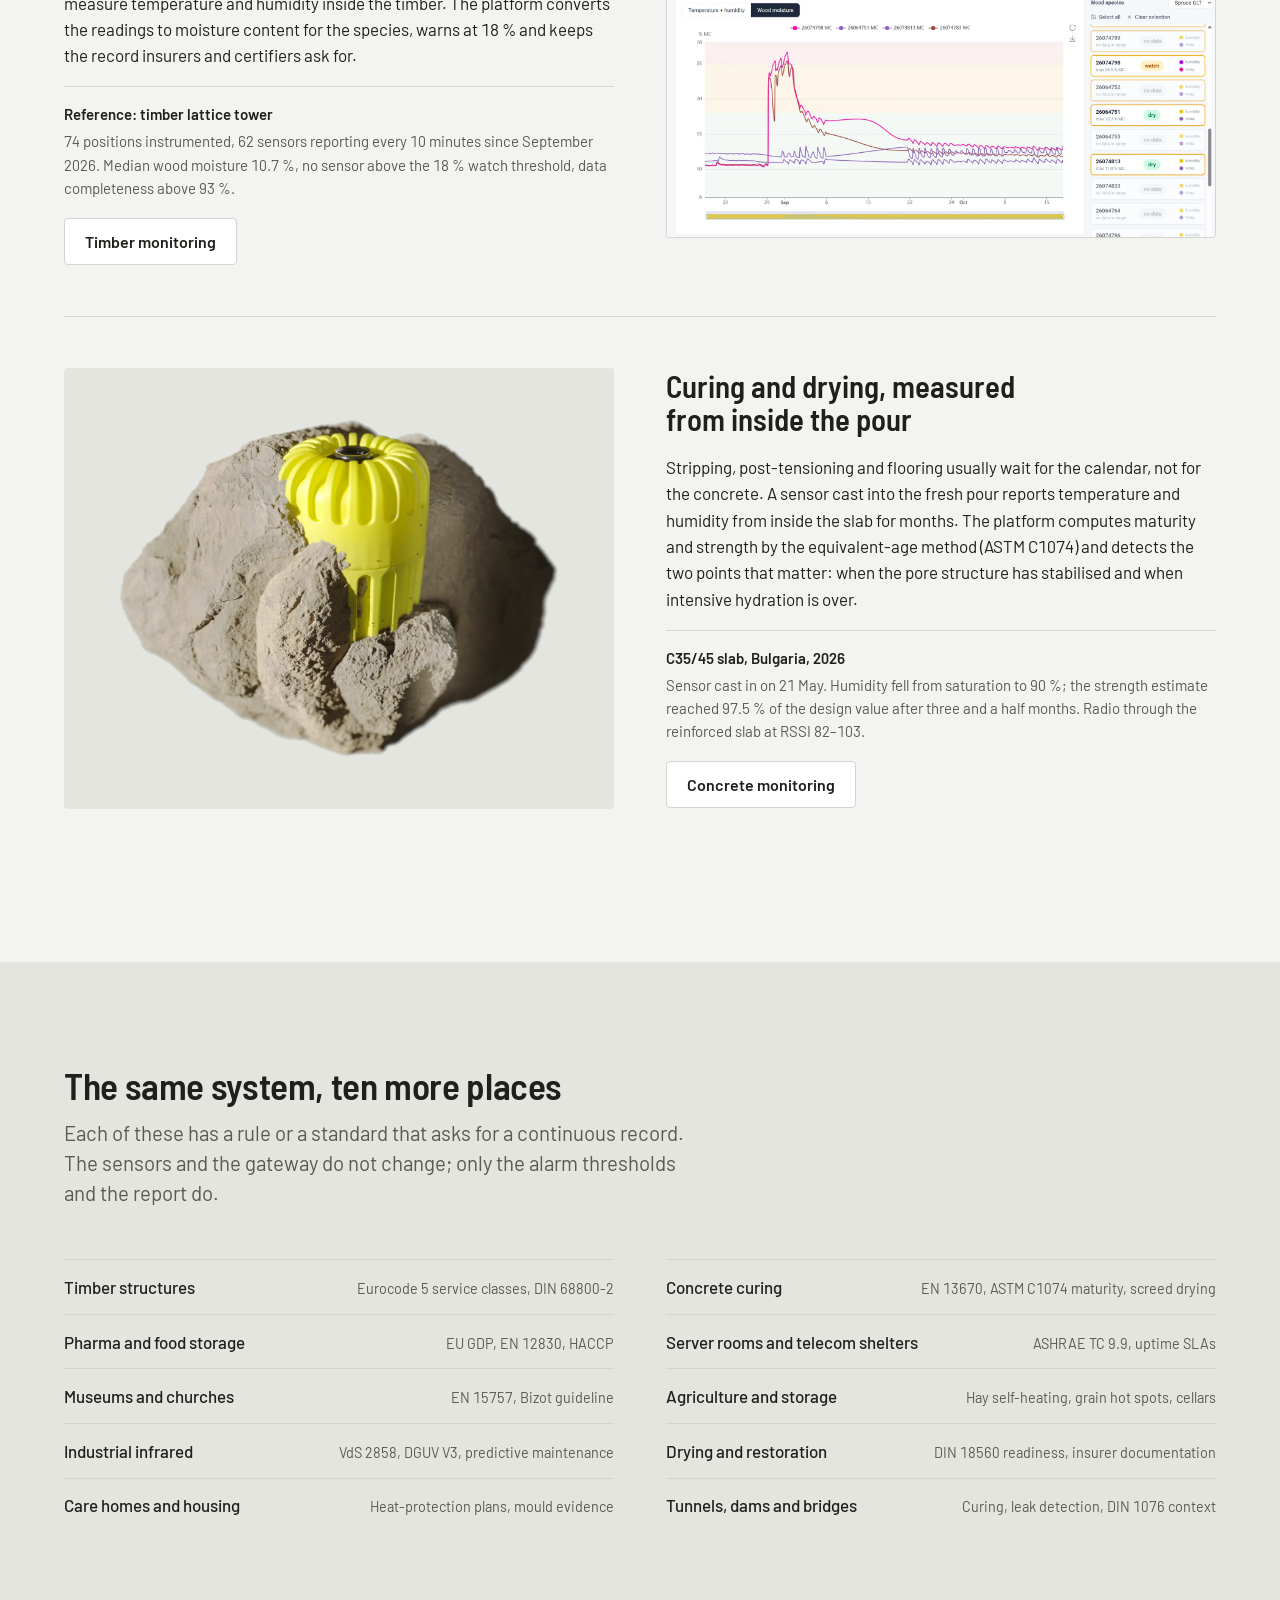
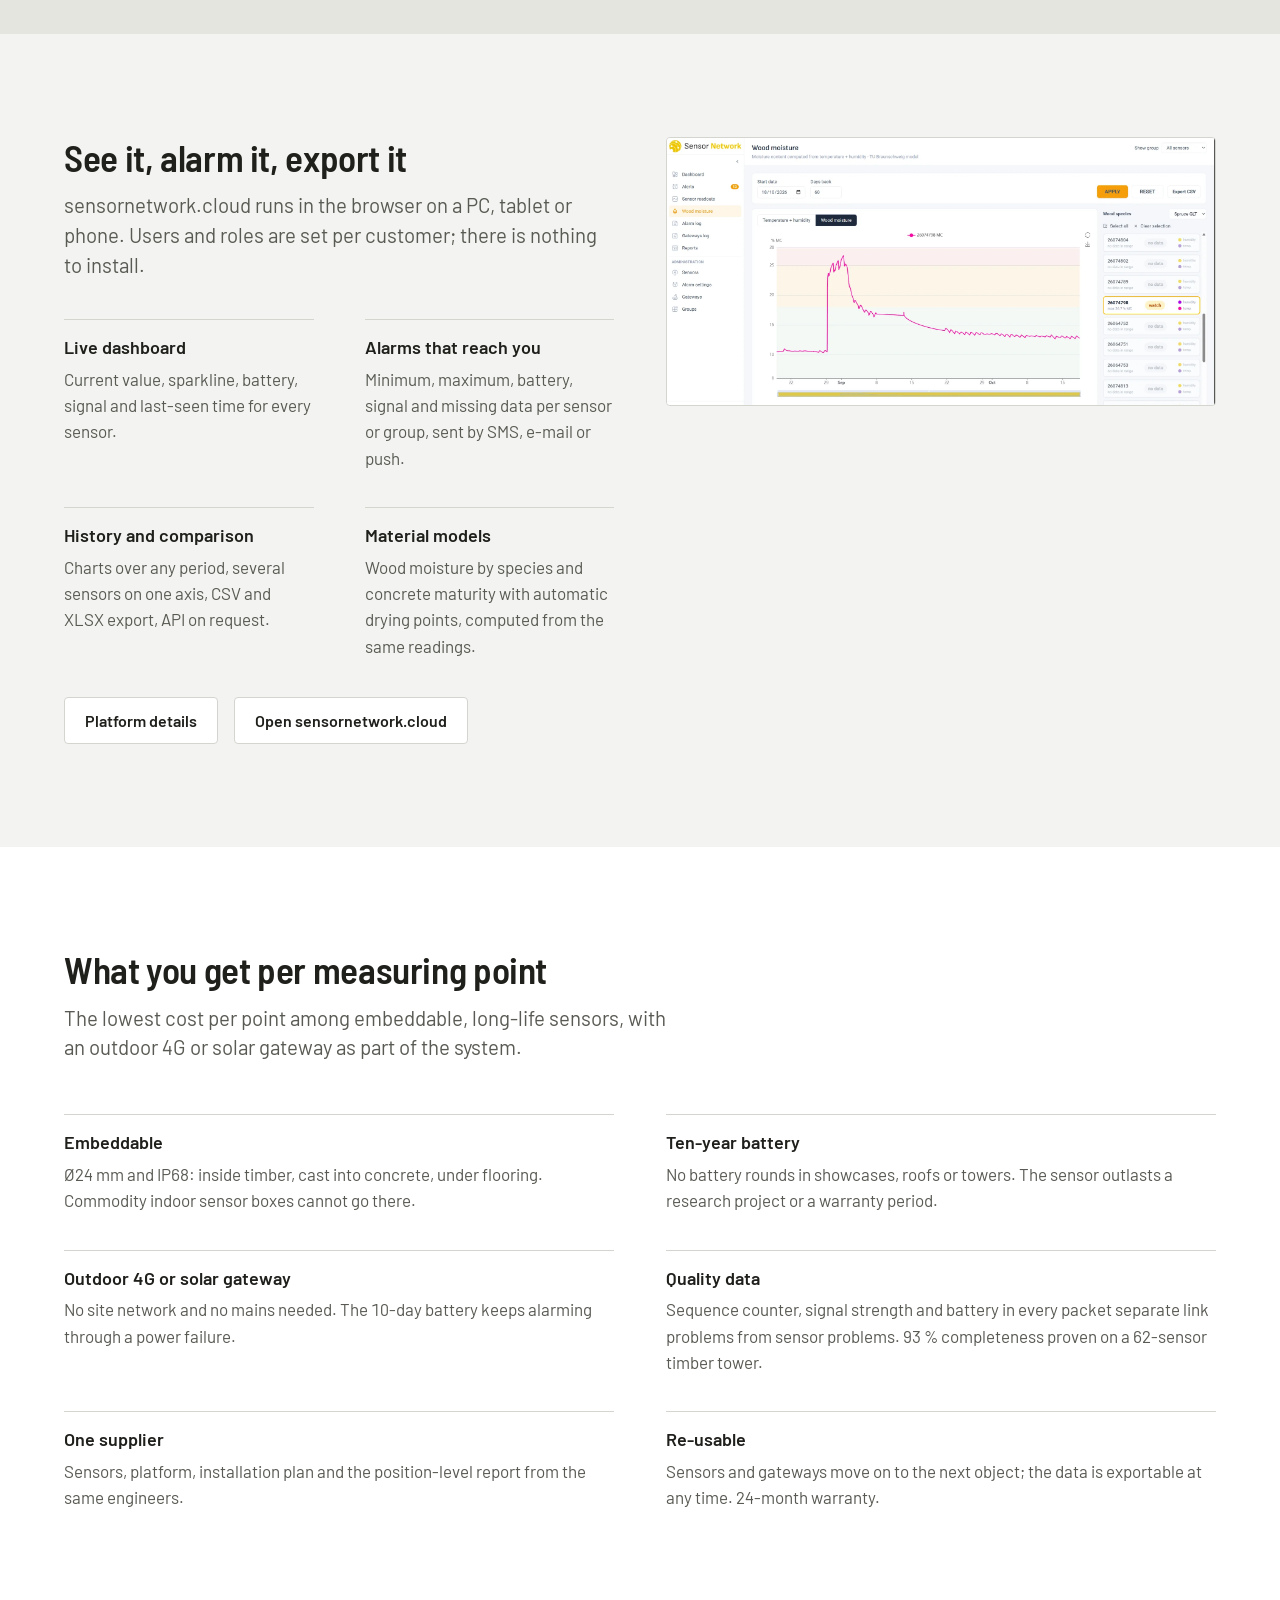
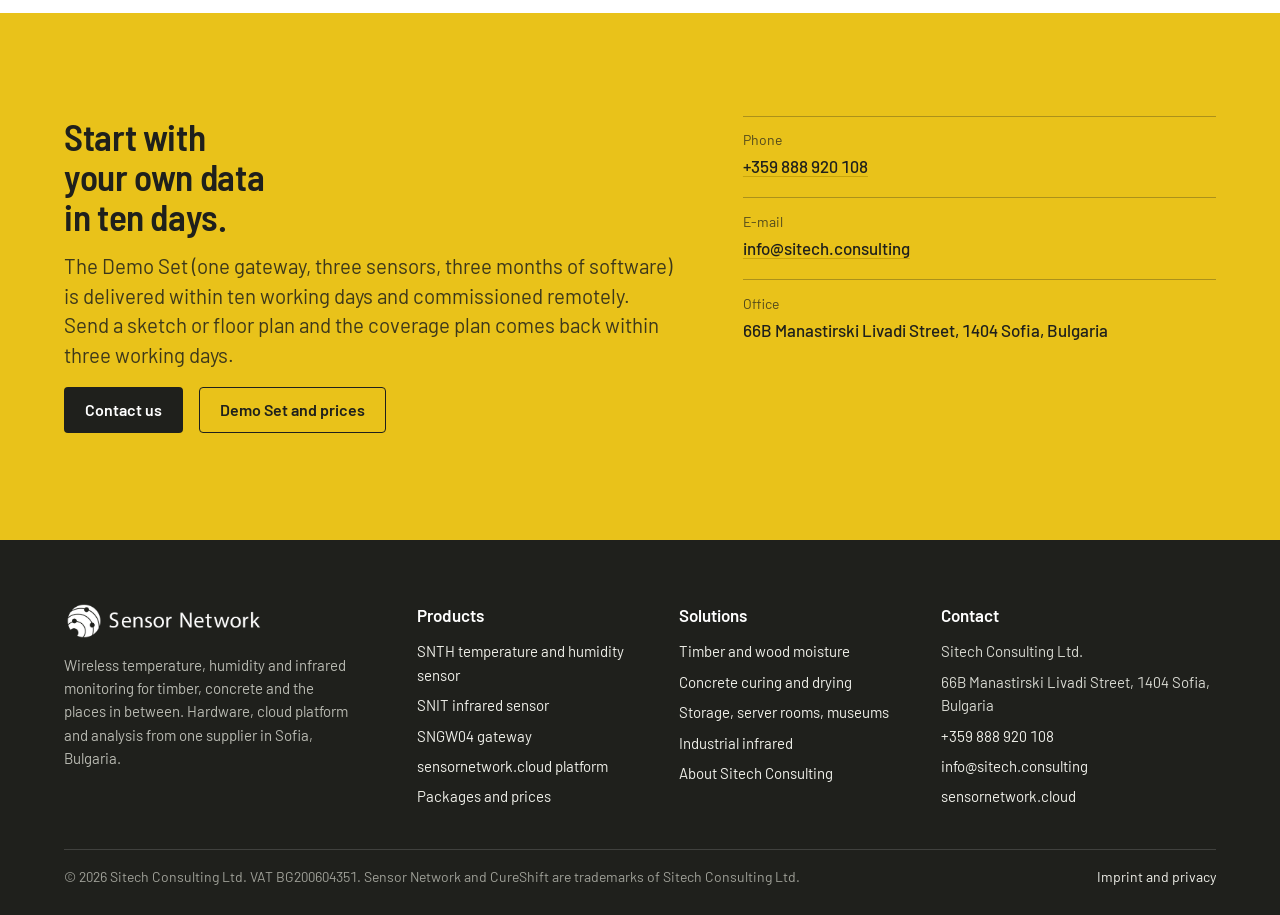
==== commit 1c4c4a83: "Ask for the access code on every page load (no remembered unlock) Co-Authored-By: Claude Fable 5.1 <" ====
--- a/index.html
+++ b/index.html
@@ -14,7 +14,7 @@
 <meta name="twitter:card" content="summary_large_image">
 <link rel="icon" type="image/png" sizes="64x64" href="assets/img/favicon.png">
 <link rel="apple-touch-icon" href="assets/img/apple-touch-icon.png">
-<link rel="stylesheet" href="assets/css/style.css?v=c8ffd719">
+<link rel="stylesheet" href="assets/css/style.css?v=5850c1fd">
 </head>
 <body>
 <a class="sr-only" href="#main">Skip to content</a>
@@ -30,7 +30,7 @@
     </nav>
   </div>
 </header>
-<main id="main">
+<main id="main" data-pc="99c4400960f2abd2dc63df35ecd0e30236e964f3eb1aa72f513d1b5c973ea53d">
 
 <section class="hero" aria-labelledby="hero-title">
   <div class="hero-copy">
@@ -144,7 +144,7 @@
           <div><dt>Housing</dt><dd>Ø24 × 42.85 mm, 30 g, IP68</dd></div>
           <div><dt>Battery</dt><dd>CR2 lithium, up to 10 years</dd></div>
         </dl>
-        <div class="actions"><a class="btn btn-ghost" href="snth.html">SNTH in detail</a><span class="muted">€ 80 per sensor, excl. VAT</span></div>
+        <div class="actions"><a class="btn btn-ghost" href="snth.html">SNTH in detail</a><span class="muted"><button type="button" class="price locked" data-i="0" data-c="suPZQIqg" aria-label="Show price (access code required)">Show price</button> per sensor, excl. VAT</span></div>
       </div>
     </div>
     <div class="product-row">
@@ -158,7 +158,7 @@
           <div><dt>Housing</dt><dd>IP68, adjustable mounting bracket</dd></div>
           <div><dt>Battery</dt><dd>Lithium, up to 10 years</dd></div>
         </dl>
-        <div class="actions"><a class="btn btn-ghost" href="snit.html">SNIT in detail</a><span class="muted">€ 112 per sensor, excl. VAT</span></div>
+        <div class="actions"><a class="btn btn-ghost" href="snit.html">SNIT in detail</a><span class="muted"><button type="button" class="price locked" data-i="1" data-c="he+ZlvJVNQ==" aria-label="Show price (access code required)">Show price</button> per sensor, excl. VAT</span></div>
       </div>
     </div>
     <div class="product-row">
@@ -172,7 +172,7 @@
           <div><dt>Power</dt><dd>6–26 V DC, 220–240 V AC or solar; 10-day battery</dd></div>
           <div><dt>Local storage</dt><dd>470,000 h of records, USB-C download</dd></div>
         </dl>
-        <div class="actions"><a class="btn btn-ghost" href="gateway.html">Gateway in detail</a><span class="muted">From € 512, excl. VAT</span></div>
+        <div class="actions"><a class="btn btn-ghost" href="gateway.html">Gateway in detail</a><span class="muted">From <button type="button" class="price locked" data-i="2" data-c="nSfMCwA89w==" aria-label="Show price (access code required)">Show price</button>, excl. VAT</span></div>
       </div>
     </div>
   </div>
@@ -248,7 +248,7 @@
 <section class="section band-paper" id="why" aria-labelledby="why-title">
   <div class="wrap">
     <div class="section-head">
-      <h2 id="why-title">What you get for € 80 per measuring point</h2>
+      <h2 id="why-title">What you get per measuring point</h2>
       <p class="lead">The lowest cost per point among embeddable, long-life sensors, with an outdoor 4G or solar gateway as part of the system.</p>
     </div>
     <dl class="pairs">
@@ -322,6 +322,6 @@
     </div>
   </div>
 </footer>
-<script src="assets/js/main.js?v=f1f213f0"></script>
+<script src="assets/js/main.js?v=ed31f13e"></script>
 </body>
 </html>
